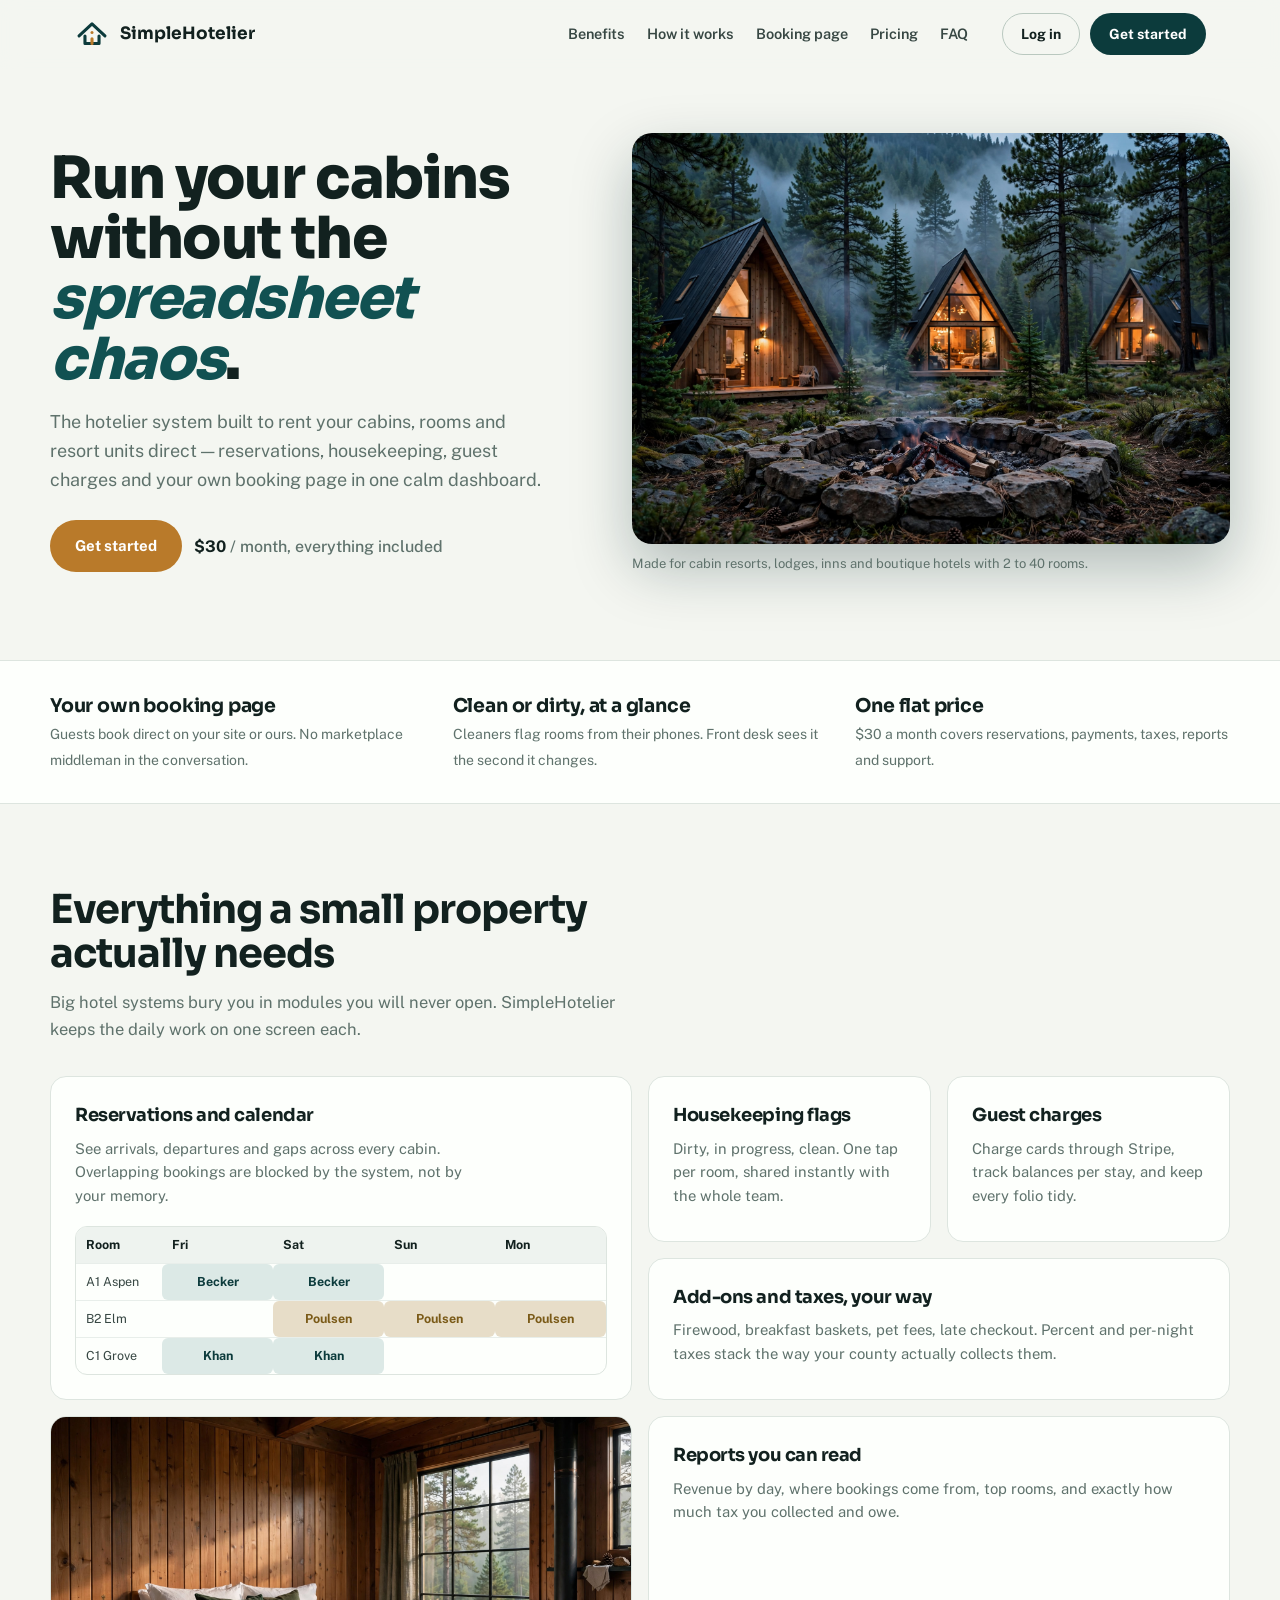
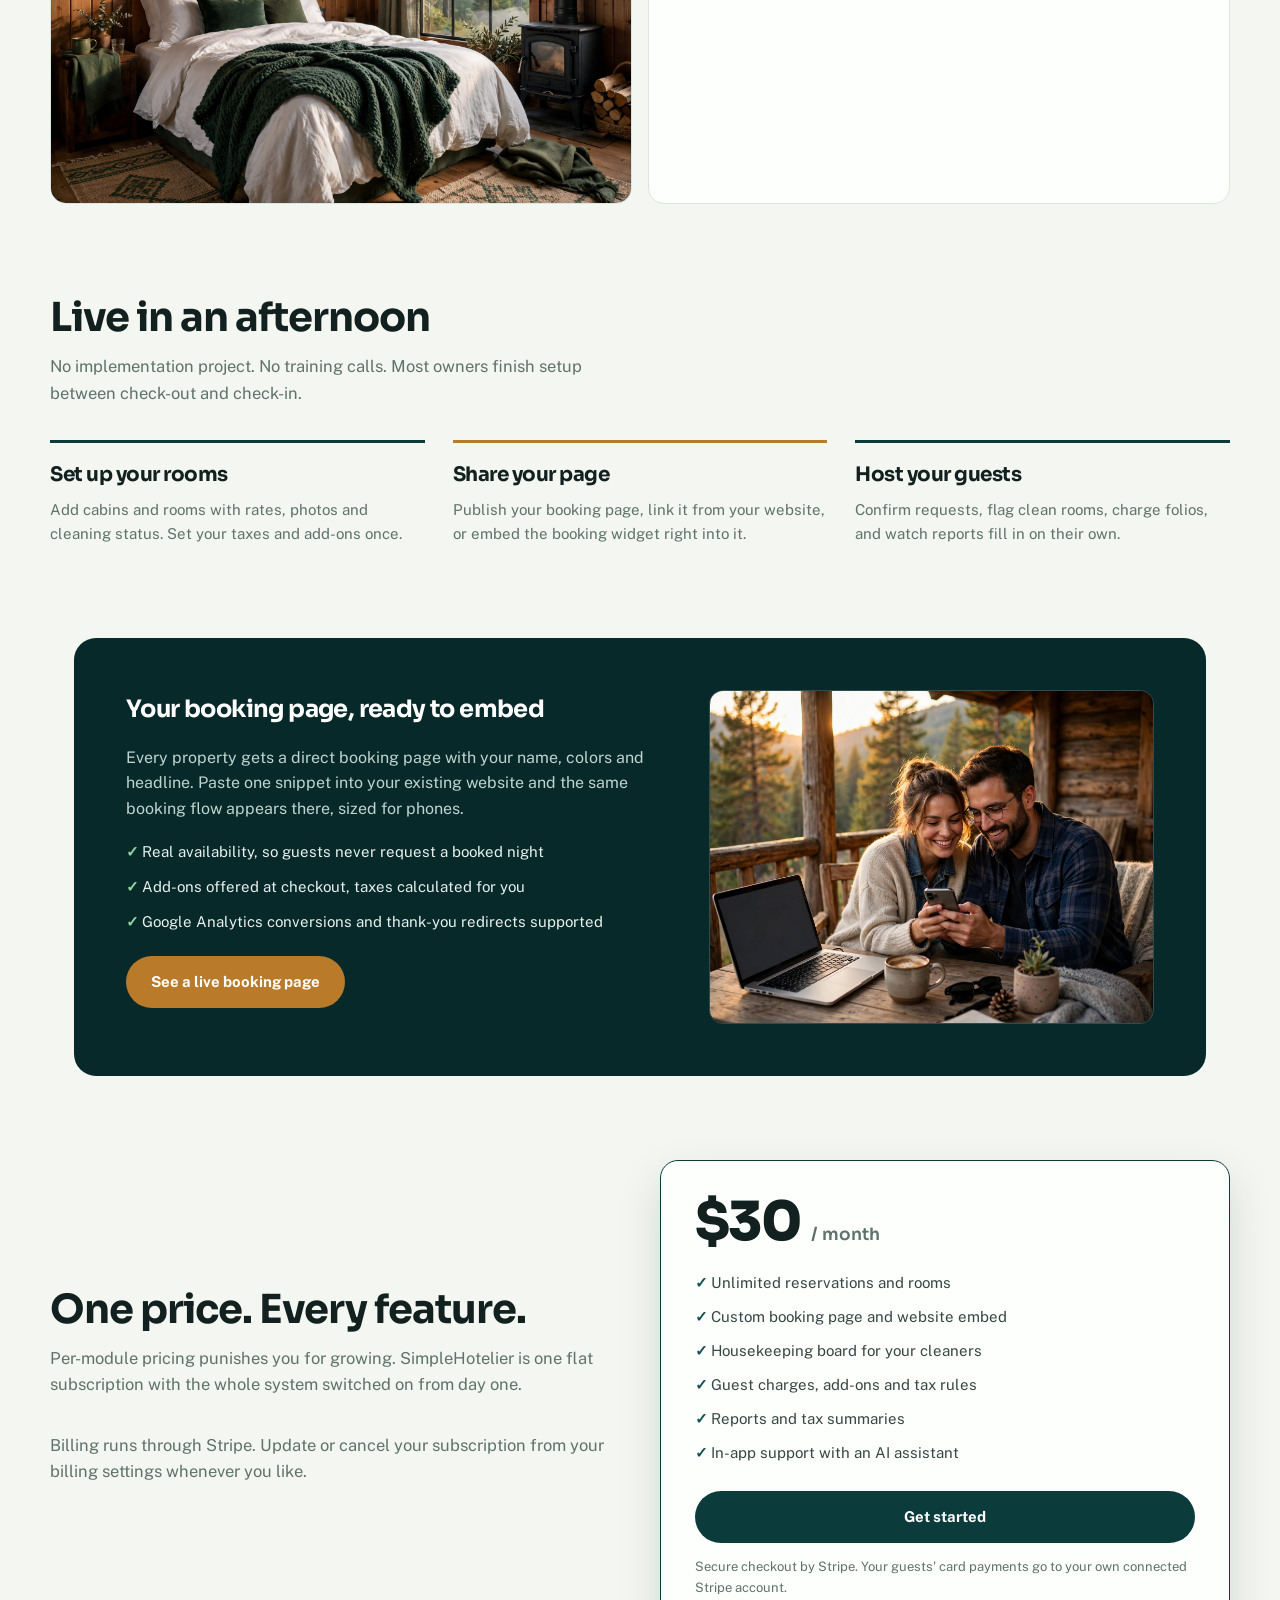
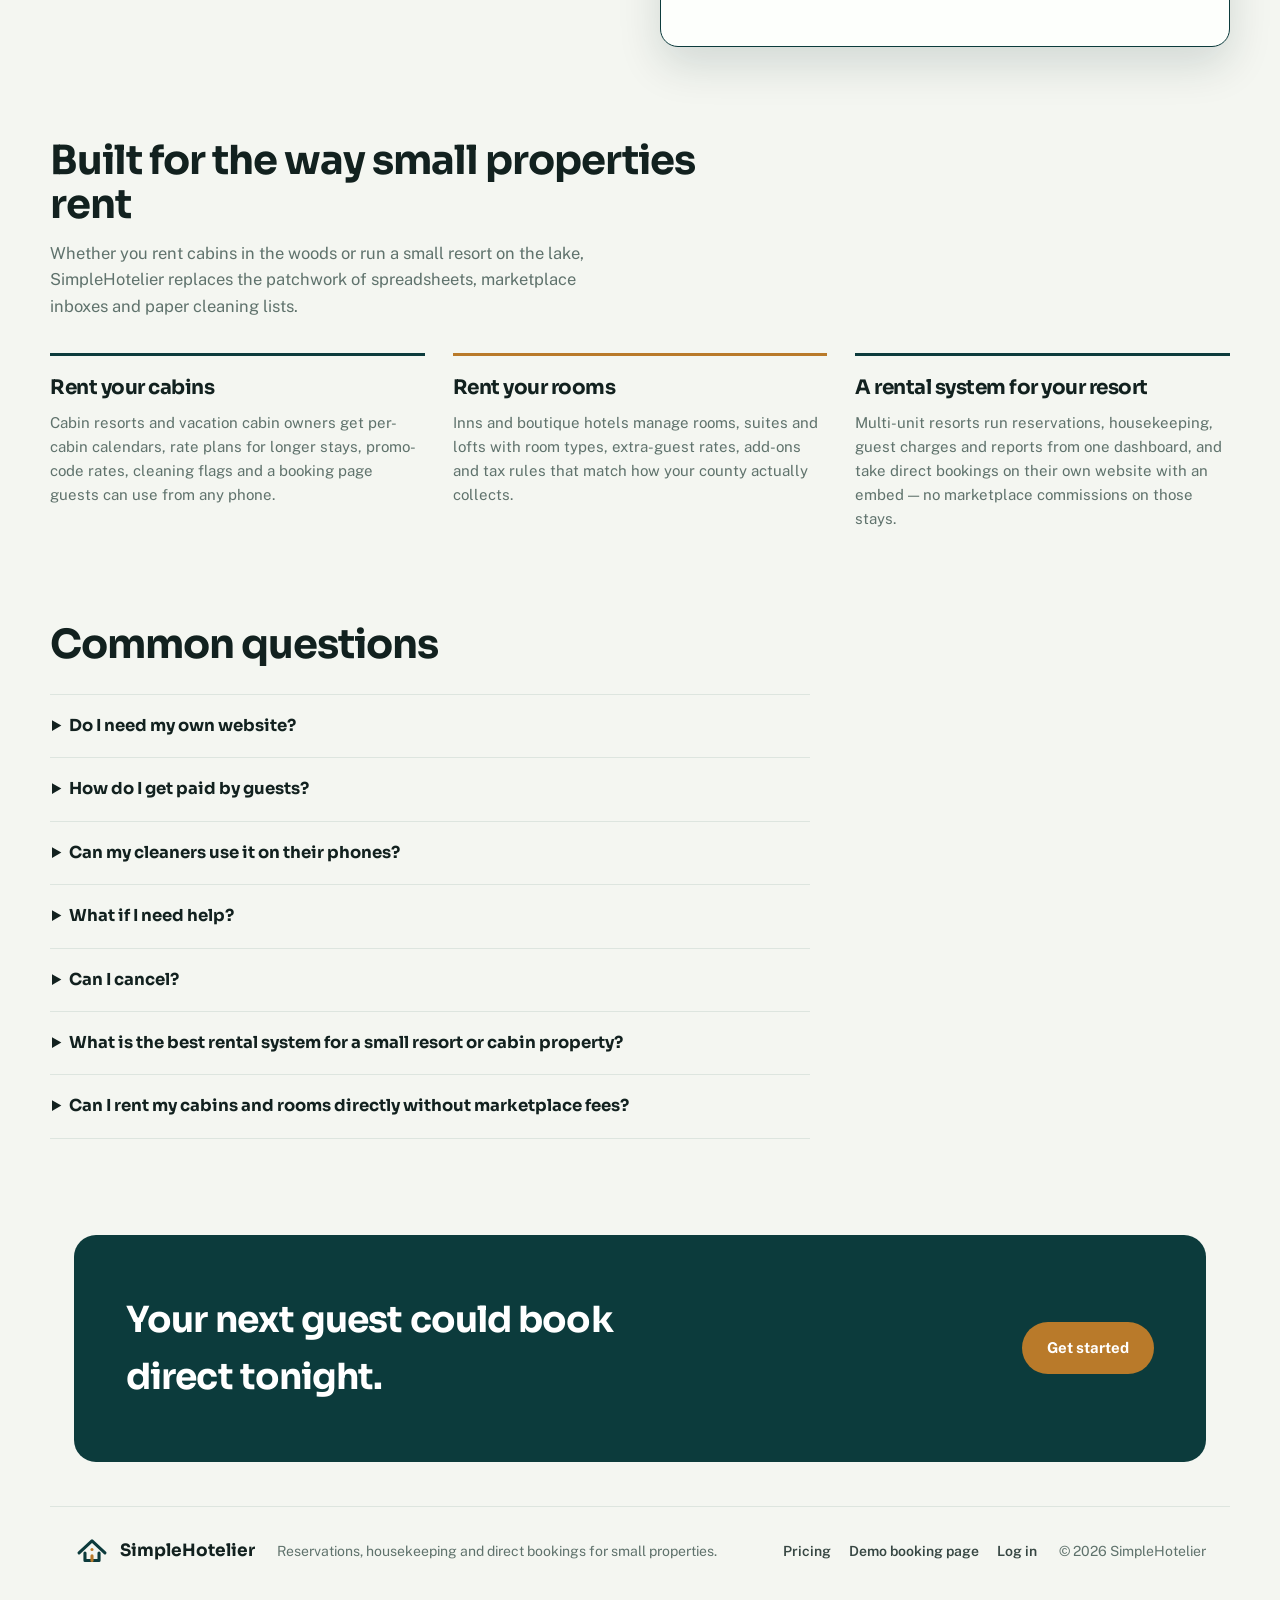
==== index.html @ 2bdd7e77 "Resolve property subdomains to their booking page" ====
<!doctype html>
<html lang="en">
<head>
<meta charset="utf-8">
<meta name="viewport" content="width=device-width, initial-scale=1">
<title>Hotelier System for Cabins, Resorts &amp; Small Hotels — Rent Your Cabins and Rooms Direct | SimpleHotelier</title>
<meta name="description" content="SimpleHotelier is the hotel management and rental system built to rent your cabins, rent your rooms and run your resort without the spreadsheets: reservations, housekeeping, guest charges, add-ons, taxes, reports and your own direct booking page. $30/month after a 30-day free trial.">
<meta name="keywords" content="hotelier system, hotel management software, cabin rental software, rent your cabins, rent your rooms, rental system for resorts, resort management system, booking system for cabins, boutique hotel software, inn management software, direct booking page, property management system for small hotels">
<meta name="robots" content="index, follow">
<link rel="canonical" href="https://simplehotelier.com/">
<meta name="theme-color" content="#0a2a2b">
<script>
/* Property subdomains ({slug}.simplehotelier.com) are booking pages, not the
   marketing site: bounce straight to that property's booking page. */
(function () {
  var h = location.hostname.toLowerCase(), suffix = ".simplehotelier.com";
  if (h.endsWith(suffix)) {
    var label = h.slice(0, -suffix.length);
    if (label && label.indexOf(".") === -1 && label !== "www" && /^[a-z0-9-]+$/.test(label)) {
      var q = new URLSearchParams(location.search);
      q.set("property", label);
      location.replace("/book.html?" + q.toString());
    }
  }
})();
</script>
<meta property="og:type" content="website">
<meta property="og:site_name" content="SimpleHotelier">
<meta property="og:url" content="https://simplehotelier.com/">
<meta property="og:title" content="SimpleHotelier — Rent Your Cabins, Rooms and Resort Units Direct">
<meta property="og:description" content="The hotelier system for cabins, resorts, lodges and boutique hotels: reservations, clean/dirty housekeeping flags, guest charges, taxes, reports and your own booking page. $30/month, 30-day free trial.">
<meta property="og:image" content="https://simplehotelier.com/assets/hero-cabins.jpg">
<meta name="twitter:card" content="summary_large_image">
<meta name="twitter:title" content="SimpleHotelier — Hotelier System for Cabins, Resorts & Small Hotels">
<meta name="twitter:description" content="Rent your cabins and rooms direct with reservations, housekeeping, guest charges and your own booking page. $30/month after a 30-day free trial.">
<meta name="twitter:image" content="https://simplehotelier.com/assets/hero-cabins.jpg">
<script type="application/ld+json">
{"@context":"https://schema.org","@type":"SoftwareApplication","name":"SimpleHotelier","applicationCategory":"BusinessApplication","operatingSystem":"Web","url":"https://simplehotelier.com/","description":"Hotel management and rental system for cabins, resorts, lodges, inns and boutique hotels. Reservations, housekeeping, guest charges, add-ons, taxes, reports and a direct booking page.","offers":{"@type":"Offer","price":"30","priceCurrency":"USD","description":"$30 per month after a 30-day free trial"},"provider":{"@type":"Organization","name":"SimpleHotelier","url":"https://simplehotelier.com/"}}
</script>
<script type="application/ld+json">
{"@context":"https://schema.org","@type":"FAQPage","mainEntity":[{"@type":"Question","name":"What is the best rental system for a small resort or cabin property?","acceptedAnswer":{"@type":"Answer","text":"SimpleHotelier is a hotelier system built specifically for small properties — cabins, resorts, lodges and boutique hotels with 2 to 40 rooms. It combines reservations, housekeeping, guest charges, taxes and a direct booking page for $30 per month."}},{"@type":"Question","name":"Can I rent my cabins and rooms directly without marketplace fees?","acceptedAnswer":{"@type":"Answer","text":"Yes. Every property gets its own booking page and a website embed, so guests book direct and pay through your own Stripe account. SimpleHotelier never holds your guest money."}},{"@type":"Question","name":"Do I need my own website?","acceptedAnswer":{"@type":"Answer","text":"No. Your booking page lives on its own address and you can share the link anywhere. If you do have a website, the embed snippet drops the same booking flow into it."}},{"@type":"Question","name":"How do I get paid by guests?","acceptedAnswer":{"@type":"Answer","text":"You connect your own Stripe account during setup. Guest payments settle to you, and SimpleHotelier never holds your money."}},{"@type":"Question","name":"Can my cleaners use it on their phones?","acceptedAnswer":{"@type":"Answer","text":"Yes. The housekeeping board is built for phones. Cleaners see only the rooms they need and flag them clean as they finish."}},{"@type":"Question","name":"Can I cancel?","acceptedAnswer":{"@type":"Answer","text":"Any time, from billing settings. Your data stays readable until the end of the paid month."}}]}
</script>
<link rel="preconnect" href="https://fonts.googleapis.com">
<link rel="preconnect" href="https://fonts.gstatic.com" crossorigin>
<link href="https://fonts.googleapis.com/css2?family=Sora:wght@600;700;800&family=Public+Sans:wght@400;500;600;700&display=swap" rel="stylesheet">
<link rel="stylesheet" href="css/landing.css">
<link rel="icon" href="assets/favicon.svg">
</head>
<body>

<header class="lnav" id="lnav">
  <div class="wrap lnav-in">
    <a class="lbrand" href="index.html"><img src="assets/logo-mark.svg" alt="SimpleHotelier logo" style="height:36px;width:36px"><strong>SimpleHotelier</strong></a>
    <button class="menu-btn" id="menuBtn" type="button" aria-label="Menu">☰</button>
    <nav id="lnavLinks">
      <a href="#benefits">Benefits</a>
      <a href="#how">How it works</a>
      <a href="#booking">Booking page</a>
      <a href="#pricing">Pricing</a>
      <a href="#faq">FAQ</a>
    </nav>
    <div class="acts">
      <a class="btn btn-line btn-sm" href="app.html#login">Log in</a>
      <a class="btn btn-main btn-sm" href="app.html#signup">Get started</a>
    </div>
  </div>
</header>

<main>
  <!-- Hero -->
  <div class="wrap hero">
    <div class="hero-grid">
      <div class="rv">
        <h1>Run your cabins without the <em>spreadsheet chaos</em>.</h1>
        <p class="sub">The hotelier system built to rent your cabins, rooms and resort units direct — reservations, housekeeping, guest charges and your own booking page in one calm dashboard.</p>
        <div class="hero-ctas">
          <a class="btn btn-brass" href="app.html#signup">Get started</a>
          <span class="hero-price">$30 <span>/ month, everything included</span></span>
        </div>
      </div>
      <div class="rv">
        <div class="hero-img"><img src="assets/hero-cabins.jpg" alt="A-frame cabins in a pine forest at dusk with warm light in the windows" fetchpriority="high"></div>
        <p class="hero-cap">Made for cabin resorts, lodges, inns and boutique hotels with 2 to 40 rooms.</p>
      </div>
    </div>
  </div>

  <!-- Outcomes -->
  <div class="strip">
    <div class="wrap strip-in">
      <div class="rv"><b>Your own booking page</b><span>Guests book direct on your site or ours. No marketplace middleman in the conversation.</span></div>
      <div class="rv"><b>Clean or dirty, at a glance</b><span>Cleaners flag rooms from their phones. Front desk sees it the second it changes.</span></div>
      <div class="rv"><b>One flat price</b><span>$30 a month covers reservations, payments, taxes, reports and support.</span></div>
    </div>
  </div>

  <!-- Benefits -->
  <section class="blk wrap" id="benefits">
    <h2 class="rv">Everything a small property actually needs</h2>
    <p class="lede rv">Big hotel systems bury you in modules you will never open. SimpleHotelier keeps the daily work on one screen each.</p>
    <div class="bento">
      <article class="cell big rv">
        <h3>Reservations and calendar</h3>
        <p>See arrivals, departures and gaps across every cabin. Overlapping bookings are blocked by the system, not by your memory.</p>
        <div class="mini-cal" aria-hidden="true">
          <div class="r"><div>Room</div><div>Fri</div><div>Sat</div><div>Sun</div><div>Mon</div></div>
          <div class="r"><div>A1 Aspen</div><div class="stay">Becker</div><div class="stay">Becker</div><div></div><div></div></div>
          <div class="r"><div>B2 Elm</div><div></div><div class="stay alt">Poulsen</div><div class="stay alt">Poulsen</div><div class="stay alt">Poulsen</div></div>
          <div class="r"><div>C1 Grove</div><div class="stay">Khan</div><div class="stay">Khan</div><div></div><div></div></div>
        </div>
      </article>
      <article class="cell rv">
        <h3>Housekeeping flags</h3>
        <p>Dirty, in progress, clean. One tap per room, shared instantly with the whole team.</p>
      </article>
      <article class="cell rv">
        <h3>Guest charges</h3>
        <p>Charge cards through Stripe, track balances per stay, and keep every folio tidy.</p>
      </article>
      <article class="cell wide rv">
        <h3>Add-ons and taxes, your way</h3>
        <p>Firewood, breakfast baskets, pet fees, late checkout. Percent and per-night taxes stack the way your county actually collects them.</p>
      </article>
      <article class="cell img rv"><img src="assets/cabin-interior.jpg" alt="Cabin bedroom with wood walls, white linen and a wood stove by the window" loading="lazy"></article>
      <article class="cell wide rv">
        <h3>Reports you can read</h3>
        <p>Revenue by day, where bookings come from, top rooms, and exactly how much tax you collected and owe.</p>
      </article>
    </div>
  </section>

  <!-- How -->
  <section class="blk wrap" id="how">
    <h2 class="rv">Live in an afternoon</h2>
    <p class="lede rv">No implementation project. No training calls. Most owners finish setup between check-out and check-in.</p>
    <div class="how">
      <article class="rv"><h3>Set up your rooms</h3><p>Add cabins and rooms with rates, photos and cleaning status. Set your taxes and add-ons once.</p></article>
      <article class="rv"><h3>Share your page</h3><p>Publish your booking page, link it from your website, or embed the booking widget right into it.</p></article>
      <article class="rv"><h3>Host your guests</h3><p>Confirm requests, flag clean rooms, charge folios, and watch reports fill in on their own.</p></article>
    </div>
  </section>

  <!-- Booking panel -->
  <section class="wrap" id="booking">
    <div class="panel rv">
      <div>
        <h2>Your booking page, ready to embed</h2>
        <p>Every property gets a direct booking page with your name, colors and headline. Paste one snippet into your existing website and the same booking flow appears there, sized for phones.</p>
        <ul>
          <li>Real availability, so guests never request a booked night</li>
          <li>Add-ons offered at checkout, taxes calculated for you</li>
          <li>Google Analytics conversions and thank-you redirects supported</li>
        </ul>
        <p style="margin-top:22px"><a class="btn btn-brass" href="book.html?property=pinecrest" target="_blank" rel="noopener">See a live booking page</a></p>
      </div>
      <div class="shot"><img src="assets/booking-porch.jpg" alt="Couple on a cabin porch checking a phone together at golden hour" loading="lazy"></div>
    </div>
  </section>

  <!-- Pricing -->
  <section class="blk wrap" id="pricing">
    <div class="price-wrap">
      <div class="rv">
        <h2>One price. Every feature.</h2>
        <p class="lede">Per-module pricing punishes you for growing. SimpleHotelier is one flat subscription with the whole system switched on from day one.</p>
        <p class="lede" style="margin-top:0">Billing runs through Stripe. Update or cancel your subscription from your billing settings whenever you like.</p>
      </div>
      <div class="price-card rv">
        <div class="amt">$30 <span>/ month</span></div>
        <ul>
          <li>Unlimited reservations and rooms</li>
          <li>Custom booking page and website embed</li>
          <li>Housekeeping board for your cleaners</li>
          <li>Guest charges, add-ons and tax rules</li>
          <li>Reports and tax summaries</li>
          <li>In-app support with an AI assistant</li>
        </ul>
        <a class="btn btn-main" href="app.html#signup" style="width:100%">Get started</a>
        <p class="price-note">Secure checkout by Stripe. Your guests' card payments go to your own connected Stripe account.</p>
      </div>
    </div>
  </section>

  <!-- Who it's for (search-friendly use cases) -->
  <section class="blk wrap" id="who">
    <h2 class="rv">Built for the way small properties rent</h2>
    <p class="lede rv">Whether you rent cabins in the woods or run a small resort on the lake, SimpleHotelier replaces the patchwork of spreadsheets, marketplace inboxes and paper cleaning lists.</p>
    <div class="how">
      <article class="rv"><h3>Rent your cabins</h3><p>Cabin resorts and vacation cabin owners get per-cabin calendars, rate plans for longer stays, promo-code rates, cleaning flags and a booking page guests can use from any phone.</p></article>
      <article class="rv"><h3>Rent your rooms</h3><p>Inns and boutique hotels manage rooms, suites and lofts with room types, extra-guest rates, add-ons and tax rules that match how your county actually collects.</p></article>
      <article class="rv"><h3>A rental system for your resort</h3><p>Multi-unit resorts run reservations, housekeeping, guest charges and reports from one dashboard, and take direct bookings on their own website with an embed — no marketplace commissions on those stays.</p></article>
    </div>
  </section>

  <!-- FAQ -->
  <section class="blk wrap" id="faq">
    <h2 class="rv" style="margin-bottom:26px">Common questions</h2>
    <div class="faq rv">
      <details><summary>Do I need my own website?</summary><p>No. Your booking page lives on its own address and you can share the link anywhere. If you do have a website, the embed snippet drops the same booking flow into it.</p></details>
      <details><summary>How do I get paid by guests?</summary><p>You connect your own Stripe account during setup. Guest payments settle to you, and SimpleHotelier never holds your money.</p></details>
      <details><summary>Can my cleaners use it on their phones?</summary><p>Yes. The housekeeping board is built for phones. Cleaners see only the rooms they need and flag them clean as they finish.</p></details>
      <details><summary>What if I need help?</summary><p>Open Support inside the app. The AI assistant answers how-to questions instantly, and anything it cannot solve becomes a support case our team can see and reply to.</p></details>
      <details><summary>Can I cancel?</summary><p>Any time, from billing settings. Your data stays readable until the end of the paid month.</p></details>
      <details><summary>What is the best rental system for a small resort or cabin property?</summary><p>One built for small properties instead of shrunk down from a big-hotel system. SimpleHotelier covers reservations, housekeeping, guest charges, taxes and direct bookings for cabins, resorts, lodges and boutique hotels at one flat $30 per month.</p></details>
      <details><summary>Can I rent my cabins and rooms directly without marketplace fees?</summary><p>Yes. Your booking page and website embed take direct bookings, and guests pay through your own Stripe account. Marketplace stays can still be managed alongside in the same calendar.</p></details>
    </div>
  </section>

  <!-- Final -->
  <div class="wrap">
    <div class="final rv">
      <h2>Your next guest could book direct tonight.</h2>
      <a class="btn btn-brass" href="app.html#signup">Get started</a>
    </div>
  </div>
</main>

<footer>
  <div class="wrap foot-in">
    <a class="lbrand" href="index.html"><img src="assets/logo-mark.svg" alt="SimpleHotelier logo" style="height:36px;width:36px"><strong>SimpleHotelier</strong></a>
    <span>Reservations, housekeeping and direct bookings for small properties.</span>
    <nav>
      <a href="#pricing">Pricing</a>
      <a href="book.html?property=pinecrest">Demo booking page</a>
      <a href="app.html#login">Log in</a>
    </nav>
    <span>© <span id="yr">2026</span> SimpleHotelier</span>
  </div>
</footer>

<script src="js/landing.js"></script>
</body>
</html>
---- css/landing.css ----
/* SimpleHotelier — marketing landing (Forest: deep pine, bone, brass) */
:root {
  --pine: #0c3b3c; --pine-2: #115152; --pine-deep: #08292a;
  --bone: #f4f6f1; --paper: #fdfffc; --ink: #12211f; --ink-2: #374743; --muted: #5f726c;
  --line: #dde5df; --brass: #b97a2a; --brass-dark: #9a631f;
  --font-d: "Sora", "Segoe UI", sans-serif; --font-b: "Public Sans", "Segoe UI", sans-serif;
}
* { box-sizing: border-box; }
html { scroll-behavior: smooth; }
body { margin: 0; font-family: var(--font-b); background: var(--bone); color: var(--ink-2); font-size: 16px; line-height: 1.6; }
h1, h2, h3 { font-family: var(--font-d); color: var(--ink); letter-spacing: -.025em; margin: 0; }
img { max-width: 100%; display: block; }
a { color: var(--pine-2); }
.wrap { max-width: 1180px; margin: 0 auto; padding: 0 24px; }

/* Nav */
.lnav { position: sticky; top: 0; z-index: 50; background: rgb(244 246 241 / 92%); backdrop-filter: blur(10px); border-bottom: 1px solid transparent; }
.lnav.scrolled { border-bottom-color: var(--line); }
.lnav-in { display: flex; align-items: center; gap: 26px; height: 68px; }
.lbrand { display: flex; align-items: center; gap: 10px; text-decoration: none; }
.lbrand .mk { width: 36px; height: 36px; border-radius: 11px; background: var(--pine); color: #fff; display: grid; place-items: center; font-family: var(--font-d); font-weight: 800; font-size: 18px; }
.lbrand strong { font-family: var(--font-d); color: var(--ink); font-size: 17px; }
.lnav nav { display: flex; gap: 22px; margin-left: auto; }
.lnav nav a { color: var(--ink-2); text-decoration: none; font-weight: 600; font-size: 14.5px; }
.lnav nav a:hover { color: var(--pine); }
.lnav .acts { display: flex; gap: 10px; align-items: center; margin-left: 8px; }
.btn { display: inline-flex; align-items: center; justify-content: center; gap: 8px; font: inherit; font-weight: 700; font-size: 15px; text-decoration: none; border-radius: 999px; padding: 13px 24px; border: 1.5px solid transparent; cursor: pointer; white-space: nowrap; transition: transform .08s, background .15s, border-color .15s; }
.btn:active { transform: translateY(1px); }
.btn-main { background: var(--pine); color: #fff; }
.btn-main:hover { background: var(--pine-2); }
.btn-brass { background: var(--brass); color: #fff; }
.btn-brass:hover { background: var(--brass-dark); }
.btn-line { background: transparent; border-color: #b9c8bf; color: var(--ink); }
.btn-line:hover { border-color: var(--pine); }
.btn-sm { padding: 9px 18px; font-size: 14px; }
.menu-btn { display: none; margin-left: auto; background: none; border: 1px solid var(--line); border-radius: 10px; width: 42px; height: 42px; font-size: 19px; cursor: pointer; color: var(--ink); }

/* Hero */
.hero { padding: 64px 0 72px; }
.hero-grid { display: grid; grid-template-columns: 1fr 1.12fr; gap: 48px; align-items: center; }
.hero h1 { font-size: clamp(38px, 4.6vw, 58px); line-height: 1.04; font-weight: 800; }
.hero h1 em { font-style: italic; color: var(--pine-2); }
.hero .sub { font-size: 18px; color: var(--muted); max-width: 46ch; margin: 18px 0 26px; }
.hero-ctas { display: flex; gap: 12px; flex-wrap: wrap; align-items: center; }
.hero-price { font-weight: 700; color: var(--ink); }
.hero-price span { color: var(--muted); font-weight: 500; }
.hero-img { border-radius: 20px; overflow: hidden; box-shadow: 0 24px 60px rgb(8 41 42 / 28%); }
.hero-img img { width: 100%; height: 100%; object-fit: cover; aspect-ratio: 16 / 11; }
.hero-cap { font-size: 13px; color: var(--muted); margin-top: 10px; }

/* Outcome strip */
.strip { border-top: 1px solid var(--line); border-bottom: 1px solid var(--line); background: var(--paper); }
.strip-in { display: grid; grid-template-columns: repeat(3, 1fr); gap: 28px; padding: 30px 0; }
.strip b { display: block; font-family: var(--font-d); color: var(--ink); font-size: 19px; letter-spacing: -.01em; }
.strip span { font-size: 14px; color: var(--muted); }

/* Sections */
section.blk { padding: 84px 0 8px; }
.blk h2 { font-size: clamp(28px, 3.4vw, 40px); line-height: 1.12; max-width: 22ch; }
.blk .lede { color: var(--muted); max-width: 58ch; margin: 12px 0 34px; font-size: 16.5px; }

/* Bento */
.bento { display: grid; grid-template-columns: repeat(4, 1fr); gap: 16px; }
.cell { background: var(--paper); border: 1px solid var(--line); border-radius: 16px; padding: 24px; }
.cell h3 { font-size: 18px; margin-bottom: 7px; }
.cell p { margin: 0; font-size: 14.8px; color: var(--muted); }
.cell.big { grid-column: span 2; grid-row: span 2; display: flex; flex-direction: column; }
.cell.big p { max-width: 44ch; }
.cell.wide { grid-column: span 2; }
.cell.img { padding: 0; overflow: hidden; grid-column: span 2; }
.cell.img img { width: 100%; height: 100%; object-fit: cover; min-height: 230px; }
.mini-cal { margin-top: 18px; border: 1px solid var(--line); border-radius: 12px; overflow: hidden; font-size: 12.5px; }
.mini-cal .r { display: grid; grid-template-columns: 86px repeat(4, 1fr); border-top: 1px solid #e8eeea; }
.mini-cal .r:first-child { border-top: 0; background: #eef3ef; font-weight: 700; color: var(--ink); }
.mini-cal .r > div { padding: 8px 10px; }
.mini-cal .stay { background: #dce9e6; border-radius: 6px; font-weight: 700; color: var(--pine); text-align: center; }
.mini-cal .stay.alt { background: #e7ddc8; color: #7a5a17; }

/* How */
.how { display: grid; grid-template-columns: repeat(3, 1fr); gap: 28px; }
.how article { border-top: 3px solid var(--pine); padding-top: 16px; }
.how article:nth-child(2) { border-top-color: var(--brass); }
.how h3 { font-size: 20px; margin-bottom: 7px; }
.how p { margin: 0; color: var(--muted); font-size: 15px; }

/* Dark panel */
.panel { background: var(--pine-deep); border-radius: 22px; padding: 52px; display: grid; grid-template-columns: 1.1fr .9fr; gap: 40px; align-items: center; margin-top: 84px; }
.panel h2 { color: #fff; }
.panel p { color: #bfd4cf; }
.panel ul { list-style: none; margin: 18px 0 0; padding: 0; display: flex; flex-direction: column; gap: 11px; color: #e6f0ed; font-size: 15px; }
.panel ul li::before { content: "✓ "; color: #8fd6a4; font-weight: 800; }
.panel .shot { border-radius: 14px; overflow: hidden; border: 1px solid rgb(255 255 255 / 16%); }
.panel .shot img { width: 100%; height: 100%; object-fit: cover; aspect-ratio: 4 / 3; }

/* Pricing */
.price-wrap { display: grid; grid-template-columns: 1fr 1fr; gap: 40px; align-items: center; }
.price-card { background: var(--paper); border: 1.5px solid var(--pine); border-radius: 18px; padding: 34px; box-shadow: 0 18px 44px rgb(8 41 42 / 14%); }
.price-card .amt { font-family: var(--font-d); font-size: 54px; font-weight: 800; color: var(--ink); letter-spacing: -.03em; line-height: 1; }
.price-card .amt span { font-size: 17px; font-weight: 600; color: var(--muted); letter-spacing: 0; }
.price-card ul { list-style: none; padding: 0; margin: 22px 0 26px; display: flex; flex-direction: column; gap: 10px; font-size: 15px; }
.price-card ul li::before { content: "✓ "; color: var(--pine-2); font-weight: 800; }
.price-note { font-size: 13px; color: var(--muted); margin-top: 14px; }

/* FAQ */
.faq { max-width: 760px; }
.faq details { border-top: 1px solid var(--line); padding: 18px 2px; }
.faq details:last-child { border-bottom: 1px solid var(--line); }
.faq summary { font-family: var(--font-d); font-weight: 700; color: var(--ink); cursor: pointer; font-size: 16.5px; }
.faq p { color: var(--muted); margin: 9px 0 2px; max-width: 62ch; }

/* Final + footer */
.final { margin: 88px 0 0; background: var(--pine); border-radius: 22px; padding: 56px 52px; text-align: left; display: flex; gap: 30px; align-items: center; flex-wrap: wrap; }
.final h2 { color: #fff; font-size: clamp(26px, 3vw, 36px); max-width: 20ch; }
.final .btn { margin-left: auto; }
footer { padding: 44px 0 54px; color: var(--muted); font-size: 14px; }
.foot-in { display: flex; gap: 22px; flex-wrap: wrap; align-items: center; border-top: 1px solid var(--line); padding-top: 26px; }
.foot-in nav { display: flex; gap: 18px; margin-left: auto; }
.foot-in a { color: var(--ink-2); text-decoration: none; font-weight: 600; }

/* Reveal (IntersectionObserver in js/landing.js) */
.rv { opacity: 0; transform: translateY(18px); transition: opacity .6s ease, transform .6s ease; }
.rv.in { opacity: 1; transform: none; }

@media (max-width: 960px) {
  .hero-grid, .price-wrap, .panel { grid-template-columns: 1fr; }
  .bento { grid-template-columns: 1fr 1fr; }
  .cell.big, .cell.wide, .cell.img { grid-column: span 2; }
  .strip-in, .how { grid-template-columns: 1fr; gap: 18px; }
  .panel, .final { padding: 34px 24px; }
  .final .btn { margin-left: 0; }
}
@media (max-width: 700px) {
  .lnav nav { display: none; position: absolute; top: 68px; left: 0; right: 0; background: var(--paper); flex-direction: column; padding: 14px 24px 20px; border-bottom: 1px solid var(--line); gap: 14px; }
  .lnav nav.open { display: flex; }
  .lnav .acts .btn-line { display: none; }
  .menu-btn { display: block; }
  .hero { padding: 40px 0 52px; }
  .bento { grid-template-columns: 1fr; }
  .cell.big, .cell.wide, .cell.img { grid-column: span 1; }
  section.blk { padding: 60px 0 4px; }
}
@media (prefers-reduced-motion: reduce) {
  html { scroll-behavior: auto; }
  .rv { opacity: 1; transform: none; transition: none; }
  *, *::before, *::after { transition-duration: .01ms !important; animation-duration: .01ms !important; }
}
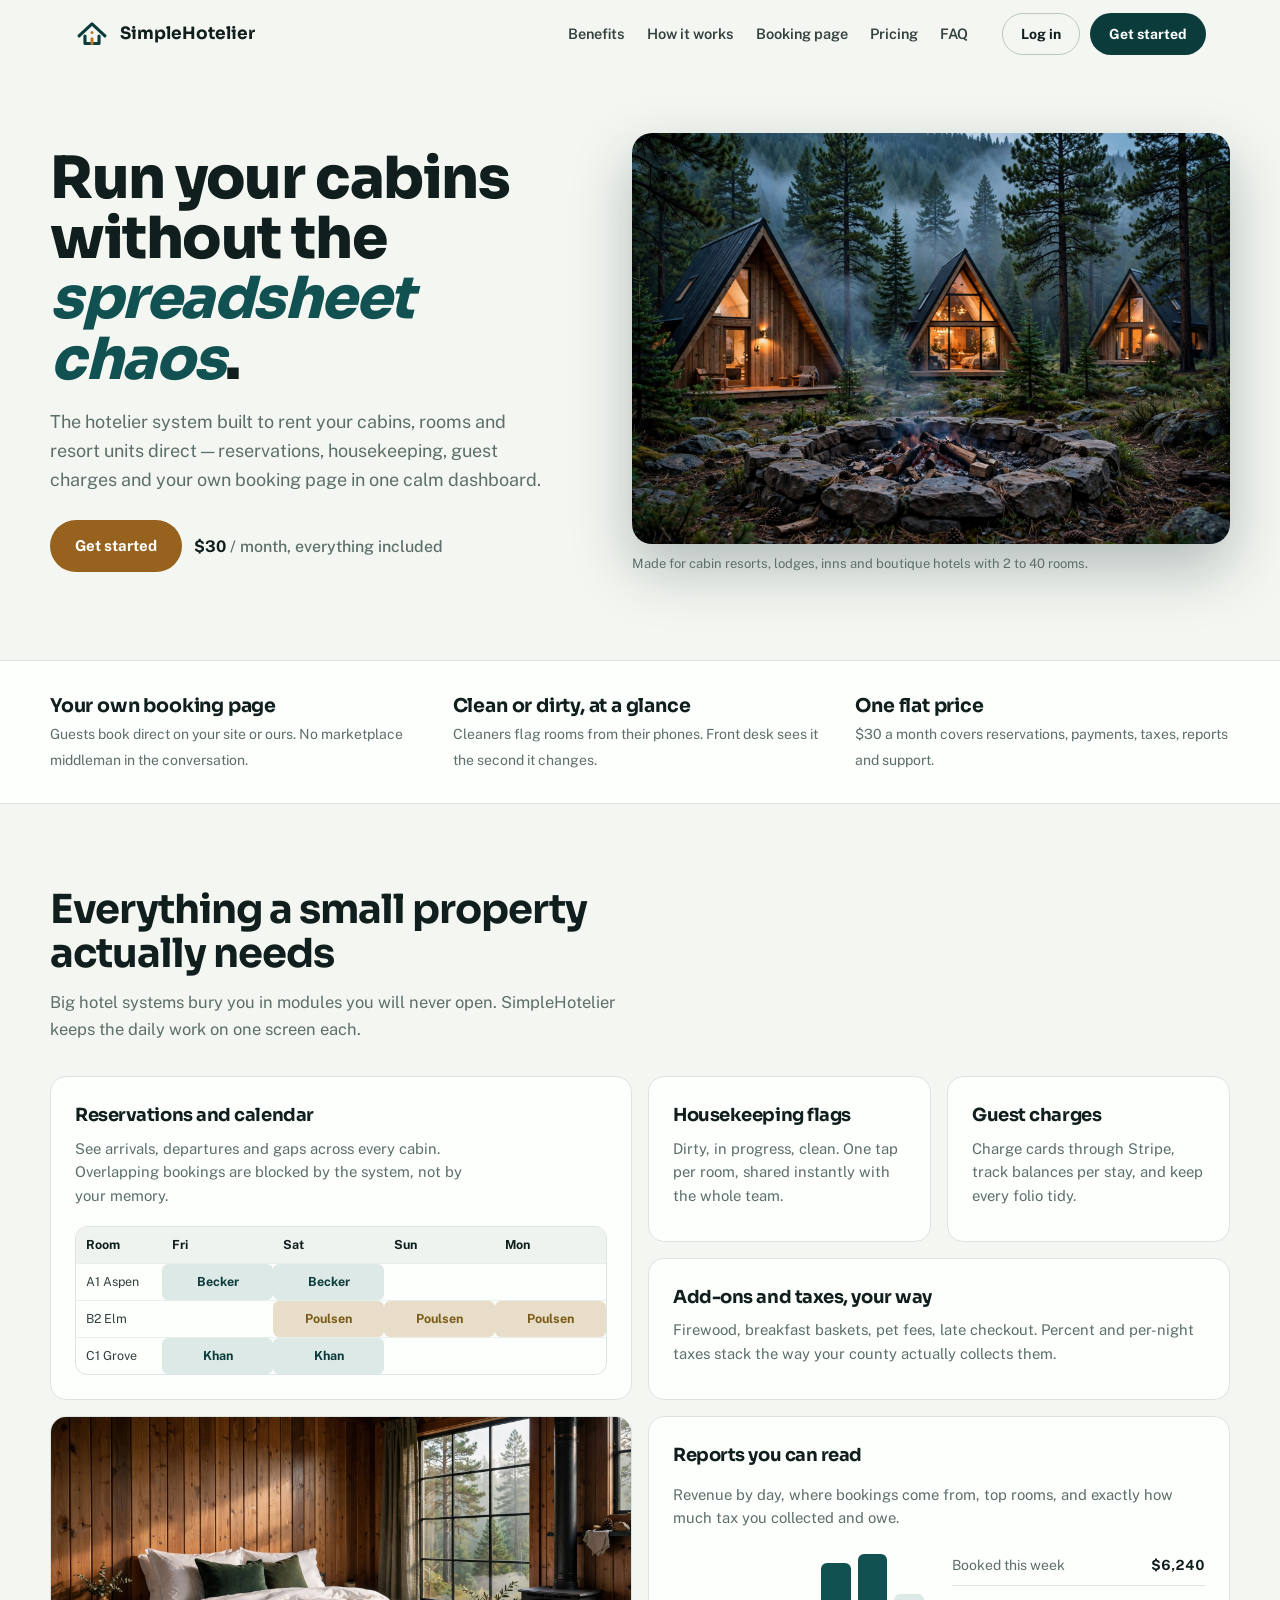
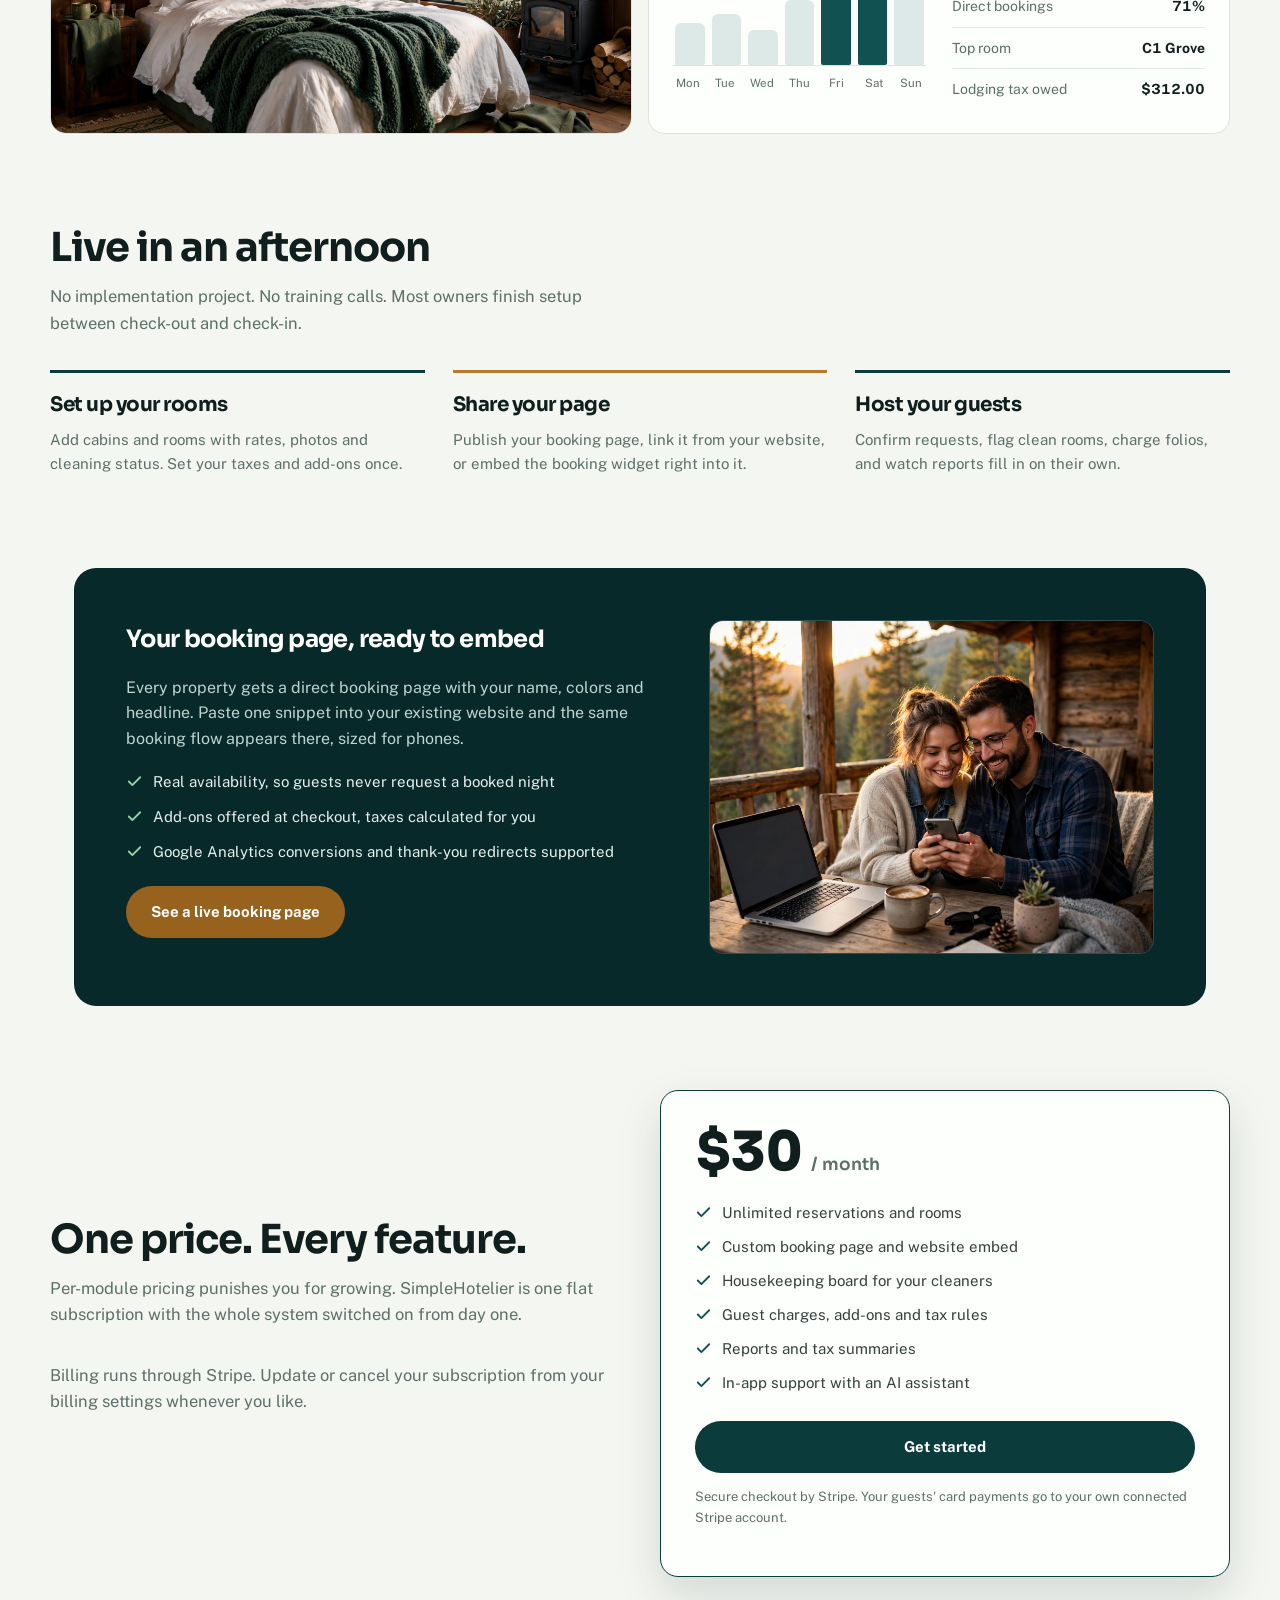
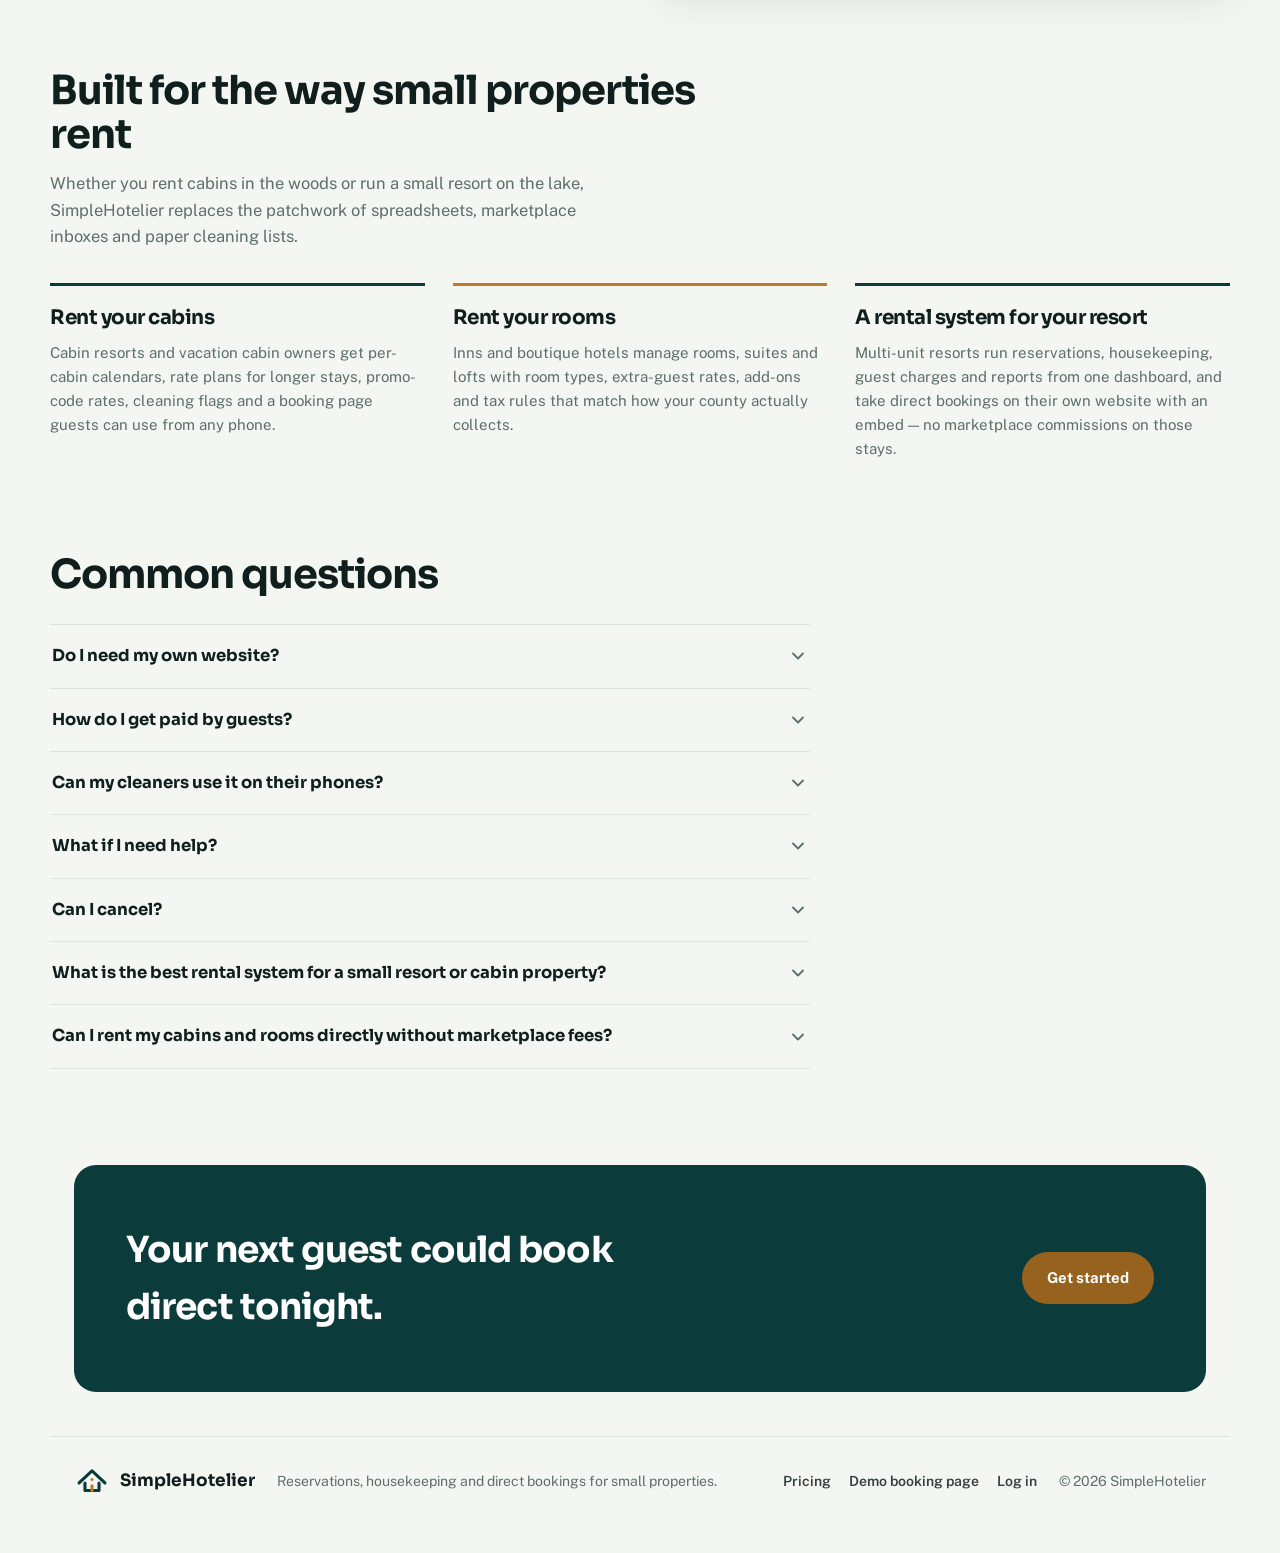
==== commit 9e819a84: "Design pass: shared palette, dashboard fixes, landing polish - css/tokens.css: one pine/bone/brass p" ====
--- a/index.html
+++ b/index.html
@@ -9,21 +9,7 @@
 <meta name="robots" content="index, follow">
 <link rel="canonical" href="https://simplehotelier.com/">
 <meta name="theme-color" content="#0a2a2b">
-<script>
-/* Property subdomains ({slug}.simplehotelier.com) are booking pages, not the
-   marketing site: bounce straight to that property's booking page. */
-(function () {
-  var h = location.hostname.toLowerCase(), suffix = ".simplehotelier.com";
-  if (h.endsWith(suffix)) {
-    var label = h.slice(0, -suffix.length);
-    if (label && label.indexOf(".") === -1 && label !== "www" && /^[a-z0-9-]+$/.test(label)) {
-      var q = new URLSearchParams(location.search);
-      q.set("property", label);
-      location.replace("/book.html?" + q.toString());
-    }
-  }
-})();
-</script>
+<script src="js/subdomain-redirect.js"></script>
 <meta property="og:type" content="website">
 <meta property="og:site_name" content="SimpleHotelier">
 <meta property="og:url" content="https://simplehotelier.com/">
@@ -43,6 +29,7 @@
 <link rel="preconnect" href="https://fonts.googleapis.com">
 <link rel="preconnect" href="https://fonts.gstatic.com" crossorigin>
 <link href="https://fonts.googleapis.com/css2?family=Sora:wght@600;700;800&family=Public+Sans:wght@400;500;600;700&display=swap" rel="stylesheet">
+<link rel="stylesheet" href="css/tokens.css">
 <link rel="stylesheet" href="css/landing.css">
 <link rel="icon" href="assets/favicon.svg">
 </head>
@@ -122,9 +109,21 @@
         <p>Firewood, breakfast baskets, pet fees, late checkout. Percent and per-night taxes stack the way your county actually collects them.</p>
       </article>
       <article class="cell img rv"><img src="assets/cabin-interior.jpg" alt="Cabin bedroom with wood walls, white linen and a wood stove by the window" loading="lazy"></article>
-      <article class="cell wide rv">
+      <article class="cell wide report rv">
         <h3>Reports you can read</h3>
         <p>Revenue by day, where bookings come from, top rooms, and exactly how much tax you collected and owe.</p>
+        <div class="mini-rep" aria-hidden="true">
+          <div class="bars"><i></i><i></i><i></i><i></i><i></i><i></i><i></i></div>
+          <div class="days"><span>Mon</span><span>Tue</span><span>Wed</span><span>Thu</span><span>Fri</span><span>Sat</span><span>Sun</span></div>
+        </div>
+        <div class="mini-rep" aria-hidden="true">
+          <dl>
+            <div><dt>Booked this week</dt><dd>$6,240</dd></div>
+            <div><dt>Direct bookings</dt><dd>71%</dd></div>
+            <div><dt>Top room</dt><dd>C1 Grove</dd></div>
+            <div><dt>Lodging tax owed</dt><dd>$312.00</dd></div>
+          </dl>
+        </div>
       </article>
     </div>
   </section>
--- a/css/tokens.css
+++ b/css/tokens.css
@@ -0,0 +1,41 @@
+/* SimpleHotelier — platform palette and type, shared by the dashboard
+   (css/app.css) and the marketing site (css/landing.css), so the two stay
+   one brand: deep pine, bone, brass. Guest booking pages use per-property
+   themes instead (js/booking-theme.js, css/book.css). */
+:root {
+  /* Pine: brand surfaces, primary actions, the dashboard sidebar. */
+  --sh-pine-950: #08292a;
+  --sh-pine-900: #0a2a2b;
+  --sh-pine-800: #0c3b3c;
+  --sh-pine-700: #115152;
+  --sh-pine-600: #1a6465;
+  --sh-pine-100: #dce9e6;
+
+  /* Brass: the accent. 600 carries white text (4.9:1); 500 is decorative only. */
+  --sh-brass-500: #b97a2a;
+  --sh-brass-600: #96621e;
+  --sh-brass-700: #7d5118;
+  --sh-brass-100: #f7ecda;
+
+  /* Ink: text on light surfaces. */
+  --sh-ink-900: #101f1e;
+  --sh-ink-700: #33413f;
+  --sh-ink-500: #5d6f6b;
+  --sh-ink-400: #5f7a73;
+
+  /* Surfaces and lines. Bone is the marketing canvas; the app canvas is a
+     touch deeper so white cards separate on long working sessions. */
+  --sh-bone: #f4f6f1;
+  --sh-canvas: #edf0ee;
+  --sh-paper: #fdfffc;
+  --sh-surface-2: #f6f8f7;
+  --sh-surface-3: #e9efed;
+  --sh-line: #dbe4e1;
+  --sh-line-soft: #e8eeec;
+
+  --sh-font-display: "Sora", "Segoe UI", system-ui, sans-serif;
+  --sh-font-body: "Public Sans", "Segoe UI", system-ui, sans-serif;
+  --sh-font-mono: "IBM Plex Mono", ui-monospace, monospace;
+}
+
+::selection { background: color-mix(in srgb, var(--sh-pine-600) 24%, transparent); color: var(--sh-ink-900); }
--- a/css/landing.css
+++ b/css/landing.css
@@ -1,9 +1,14 @@
-/* SimpleHotelier — marketing landing (Forest: deep pine, bone, brass) */
+/* SimpleHotelier — marketing landing (Forest: deep pine, bone, brass).
+   Palette and type come from css/tokens.css, shared with the dashboard. */
 :root {
-  --pine: #0c3b3c; --pine-2: #115152; --pine-deep: #08292a;
-  --bone: #f4f6f1; --paper: #fdfffc; --ink: #12211f; --ink-2: #374743; --muted: #5f726c;
-  --line: #dde5df; --brass: #b97a2a; --brass-dark: #9a631f;
-  --font-d: "Sora", "Segoe UI", sans-serif; --font-b: "Public Sans", "Segoe UI", sans-serif;
+  --pine: var(--sh-pine-800); --pine-2: var(--sh-pine-700); --pine-deep: var(--sh-pine-950);
+  --bone: var(--sh-bone); --paper: var(--sh-paper); --ink: var(--sh-ink-900); --ink-2: var(--sh-ink-700); --muted: var(--sh-ink-500);
+  --line: var(--sh-line);
+  /* Brass buttons carry white text, so they use the darker 600 (4.9:1). */
+  --brass: var(--sh-brass-600); --brass-dark: var(--sh-brass-700); --brass-light: var(--sh-brass-500);
+  --font-d: var(--sh-font-display); --font-b: var(--sh-font-body);
+  --check: url("data:image/svg+xml,%3Csvg xmlns='http://www.w3.org/2000/svg' viewBox='0 0 24 24' fill='none' stroke='black' stroke-width='2.6' stroke-linecap='round' stroke-linejoin='round'%3E%3Cpath d='M20 6 9 17l-5-5'/%3E%3C/svg%3E");
+  --chevron: url("data:image/svg+xml,%3Csvg xmlns='http://www.w3.org/2000/svg' viewBox='0 0 24 24' fill='none' stroke='black' stroke-width='2.2' stroke-linecap='round' stroke-linejoin='round'%3E%3Cpath d='m6 9 6 6 6-6'/%3E%3C/svg%3E");
 }
 * { box-sizing: border-box; }
 html { scroll-behavior: smooth; }
@@ -67,19 +72,36 @@
 .cell.big { grid-column: span 2; grid-row: span 2; display: flex; flex-direction: column; }
 .cell.big p { max-width: 44ch; }
 .cell.wide { grid-column: span 2; }
-.cell.img { padding: 0; overflow: hidden; grid-column: span 2; }
-.cell.img img { width: 100%; height: 100%; object-fit: cover; min-height: 230px; }
+.cell.img { padding: 0; overflow: hidden; grid-column: span 2; position: relative; min-height: 260px; }
+.cell.img img { position: absolute; inset: 0; width: 100%; height: 100%; object-fit: cover; }
 .mini-cal { margin-top: 18px; border: 1px solid var(--line); border-radius: 12px; overflow: hidden; font-size: 12.5px; }
 .mini-cal .r { display: grid; grid-template-columns: 86px repeat(4, 1fr); border-top: 1px solid #e8eeea; }
 .mini-cal .r:first-child { border-top: 0; background: #eef3ef; font-weight: 700; color: var(--ink); }
 .mini-cal .r > div { padding: 8px 10px; }
 .mini-cal .stay { background: #dce9e6; border-radius: 6px; font-weight: 700; color: var(--pine); text-align: center; }
 .mini-cal .stay.alt { background: #e7ddc8; color: #7a5a17; }
+/* Reports preview: a week of revenue and the numbers owners ask for. */
+.cell.report { display: grid; grid-template-columns: 1fr 1fr; gap: 6px 26px; align-content: start; }
+.cell.report h3, .cell.report > p { grid-column: 1 / -1; }
+.mini-rep { margin-top: 18px; display: flex; flex-direction: column; gap: 8px; }
+.mini-rep .bars { height: 112px; display: grid; grid-template-columns: repeat(7, 1fr); align-items: end; gap: 7px;
+  padding: 0 2px; border-bottom: 1px solid var(--line); }
+.mini-rep .bars i { display: block; border-radius: 6px 6px 2px 2px; background: var(--sh-pine-100); }
+.mini-rep .bars i:nth-child(1) { height: 38%; } .mini-rep .bars i:nth-child(2) { height: 46%; }
+.mini-rep .bars i:nth-child(3) { height: 31%; } .mini-rep .bars i:nth-child(4) { height: 58%; }
+.mini-rep .bars i:nth-child(5) { height: 92%; background: var(--pine-2); } .mini-rep .bars i:nth-child(6) { height: 100%; background: var(--pine-2); }
+.mini-rep .bars i:nth-child(7) { height: 64%; }
+.mini-rep .days { display: grid; grid-template-columns: repeat(7, 1fr); gap: 7px; font-size: 11.5px; color: var(--muted); text-align: center; }
+.mini-rep dl { margin: 0; display: flex; flex-direction: column; }
+.mini-rep dl div:first-child { border-top: 0; padding-top: 0; }
+.mini-rep dl div { display: flex; justify-content: space-between; gap: 12px; padding: 9px 0; border-top: 1px solid var(--line); font-size: 14px; }
+.mini-rep dt { color: var(--muted); }
+.mini-rep dd { margin: 0; font-weight: 700; color: var(--ink); font-variant-numeric: tabular-nums; }
 
 /* How */
 .how { display: grid; grid-template-columns: repeat(3, 1fr); gap: 28px; }
 .how article { border-top: 3px solid var(--pine); padding-top: 16px; }
-.how article:nth-child(2) { border-top-color: var(--brass); }
+.how article:nth-child(2) { border-top-color: var(--brass-light); }
 .how h3 { font-size: 20px; margin-bottom: 7px; }
 .how p { margin: 0; color: var(--muted); font-size: 15px; }
 
@@ -88,24 +110,35 @@
 .panel h2 { color: #fff; }
 .panel p { color: #bfd4cf; }
 .panel ul { list-style: none; margin: 18px 0 0; padding: 0; display: flex; flex-direction: column; gap: 11px; color: #e6f0ed; font-size: 15px; }
-.panel ul li::before { content: "✓ "; color: #8fd6a4; font-weight: 800; }
+.panel ul li, .price-card ul li { display: flex; gap: 10px; align-items: flex-start; }
+.panel ul li::before, .price-card ul li::before { content: ""; flex: none; width: 17px; height: 17px; margin-top: 3px;
+  background: currentColor; -webkit-mask: var(--check) center / contain no-repeat; mask: var(--check) center / contain no-repeat; }
+.panel ul li::before { background: #8fd6a4; }
 .panel .shot { border-radius: 14px; overflow: hidden; border: 1px solid rgb(255 255 255 / 16%); }
 .panel .shot img { width: 100%; height: 100%; object-fit: cover; aspect-ratio: 4 / 3; }
 
 /* Pricing */
 .price-wrap { display: grid; grid-template-columns: 1fr 1fr; gap: 40px; align-items: center; }
 .price-card { background: var(--paper); border: 1.5px solid var(--pine); border-radius: 18px; padding: 34px; box-shadow: 0 18px 44px rgb(8 41 42 / 14%); }
-.price-card .amt { font-family: var(--font-d); font-size: 54px; font-weight: 800; color: var(--ink); letter-spacing: -.03em; line-height: 1; }
+.price-card .amt { font-variant-numeric: tabular-nums; font-family: var(--font-d); font-size: 54px; font-weight: 800; color: var(--ink); letter-spacing: -.03em; line-height: 1; }
 .price-card .amt span { font-size: 17px; font-weight: 600; color: var(--muted); letter-spacing: 0; }
 .price-card ul { list-style: none; padding: 0; margin: 22px 0 26px; display: flex; flex-direction: column; gap: 10px; font-size: 15px; }
-.price-card ul li::before { content: "✓ "; color: var(--pine-2); font-weight: 800; }
+.price-card ul li::before { background: var(--pine-2); }
 .price-note { font-size: 13px; color: var(--muted); margin-top: 14px; }
 
 /* FAQ */
 .faq { max-width: 760px; }
 .faq details { border-top: 1px solid var(--line); padding: 18px 2px; }
 .faq details:last-child { border-bottom: 1px solid var(--line); }
-.faq summary { font-family: var(--font-d); font-weight: 700; color: var(--ink); cursor: pointer; font-size: 16.5px; }
+.faq summary { font-family: var(--font-d); font-weight: 700; color: var(--ink); cursor: pointer; font-size: 16.5px;
+  list-style: none; display: flex; justify-content: space-between; align-items: center; gap: 16px; border-radius: 6px; }
+.faq summary::-webkit-details-marker { display: none; }
+.faq summary::after { content: ""; flex: none; width: 20px; height: 20px; background: var(--muted);
+  -webkit-mask: var(--chevron) center / contain no-repeat; mask: var(--chevron) center / contain no-repeat; transition: transform .25s cubic-bezier(.2, .7, .2, 1); }
+.faq details[open] summary::after { transform: rotate(180deg); }
+.faq summary:hover { color: var(--pine-2); }
+.faq summary:hover::after { background: var(--pine-2); }
+.faq summary:focus-visible { outline: 2px solid var(--pine-2); outline-offset: 4px; }
 .faq p { color: var(--muted); margin: 9px 0 2px; max-width: 62ch; }
 
 /* Final + footer */
@@ -118,8 +151,9 @@
 .foot-in a { color: var(--ink-2); text-decoration: none; font-weight: 600; }
 
 /* Reveal (IntersectionObserver in js/landing.js) */
-.rv { opacity: 0; transform: translateY(18px); transition: opacity .6s ease, transform .6s ease; }
-.rv.in { opacity: 1; transform: none; }
+.rv-on .rv { opacity: 0; transform: translateY(18px); transition: opacity .6s cubic-bezier(.2, .7, .2, 1), transform .6s cubic-bezier(.2, .7, .2, 1); }
+.rv-on .rv.in { opacity: 1; transform: none; }
+@media print { .rv-on .rv { opacity: 1; transform: none; } }
 
 @media (max-width: 960px) {
   .hero-grid, .price-wrap, .panel { grid-template-columns: 1fr; }
@@ -136,11 +170,14 @@
   .menu-btn { display: block; }
   .hero { padding: 40px 0 52px; }
   .bento { grid-template-columns: 1fr; }
+  .cell.report { grid-template-columns: 1fr; }
+  .cell.report .mini-rep + .mini-rep { margin-top: 8px; }
   .cell.big, .cell.wide, .cell.img { grid-column: span 1; }
   section.blk { padding: 60px 0 4px; }
 }
 @media (prefers-reduced-motion: reduce) {
   html { scroll-behavior: auto; }
-  .rv { opacity: 1; transform: none; transition: none; }
+  .rv-on .rv { opacity: 1; transform: none; transition: none; }
   *, *::before, *::after { transition-duration: .01ms !important; animation-duration: .01ms !important; }
 }
+:focus-visible { outline: 2px solid var(--pine-2); outline-offset: 3px; }
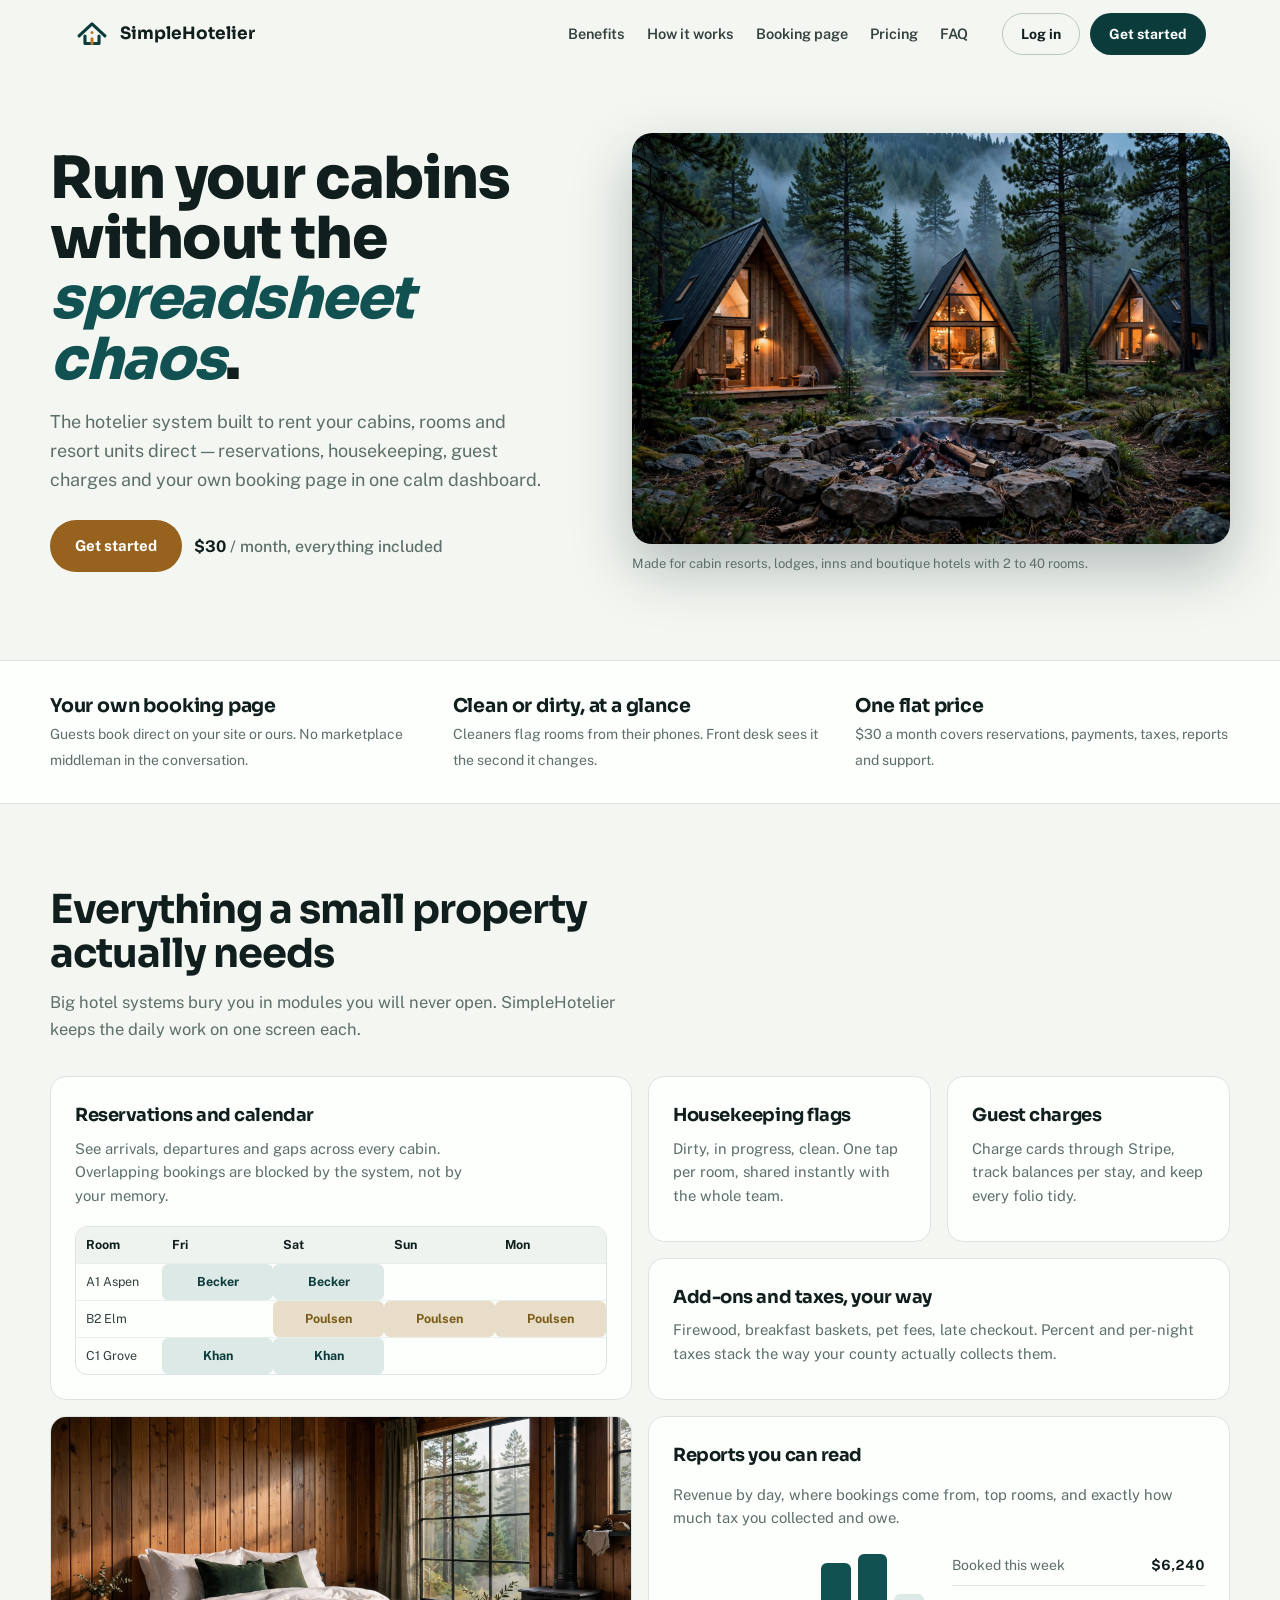
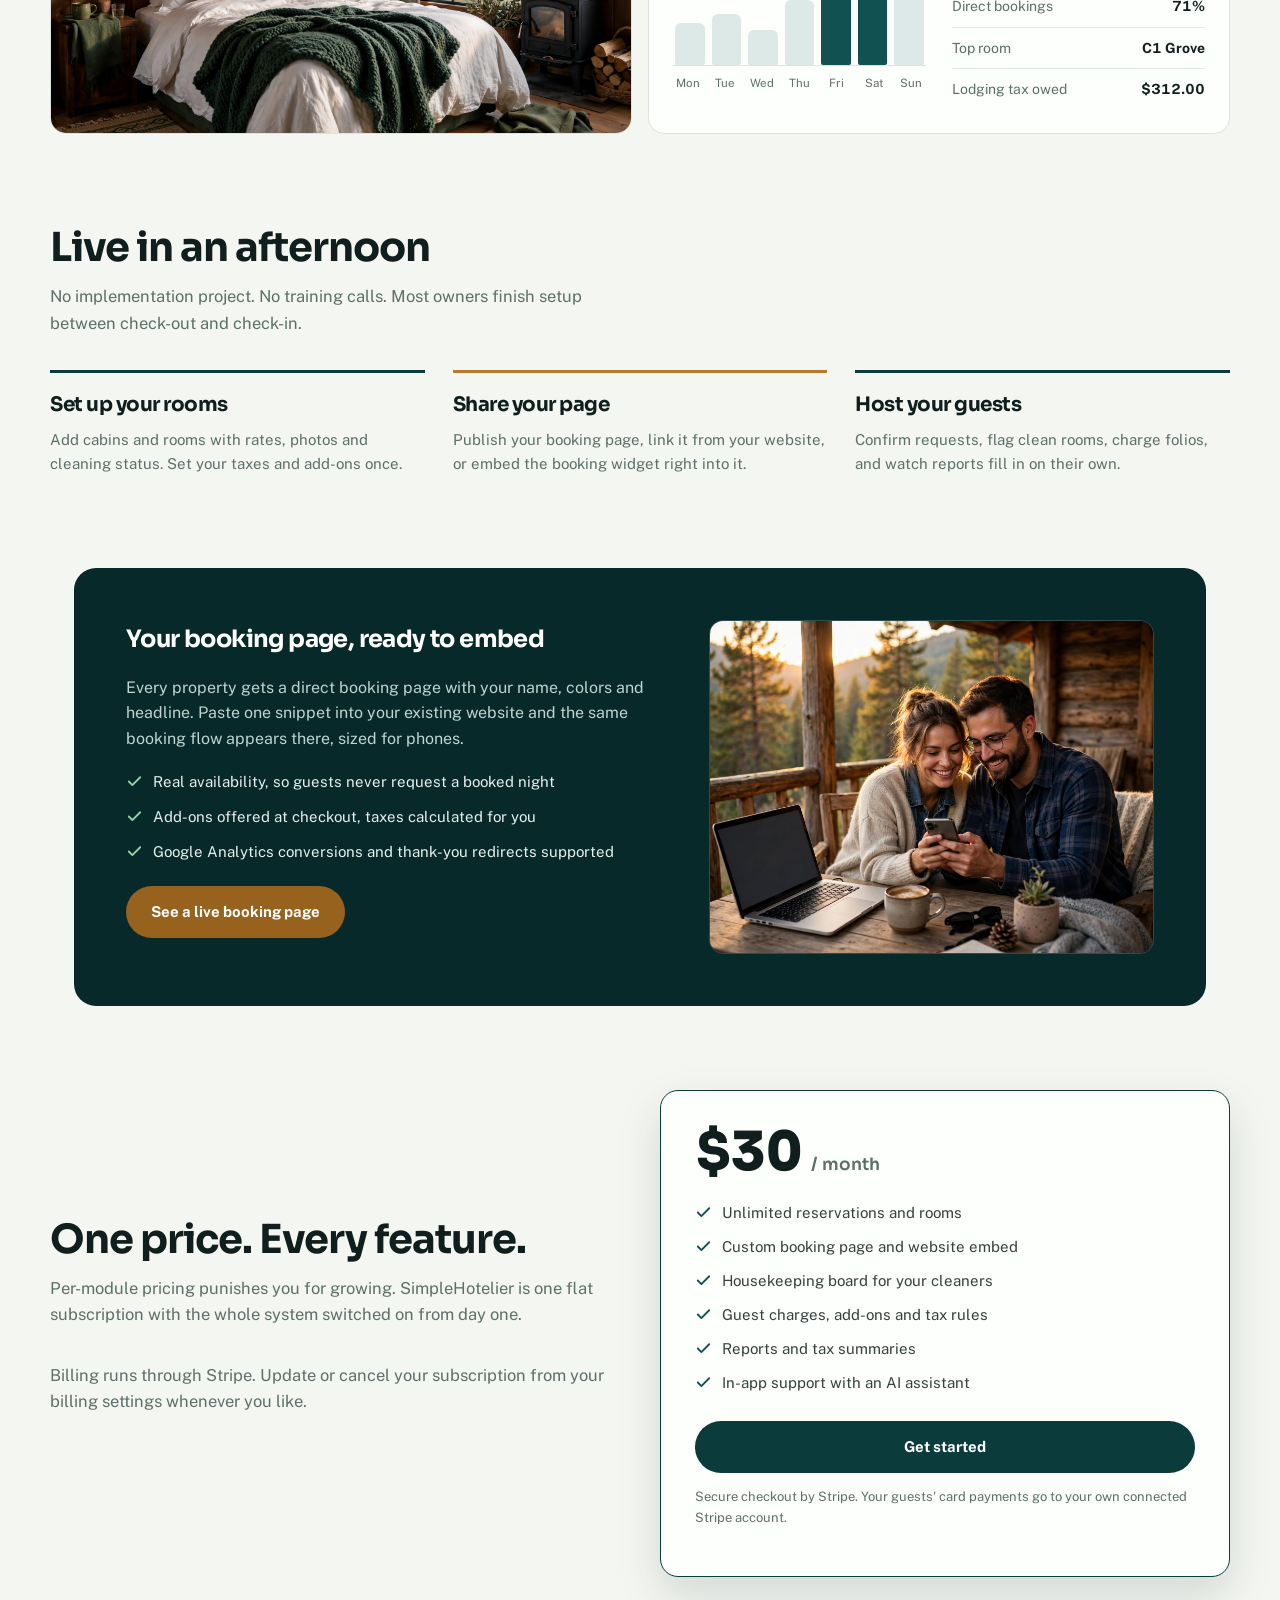
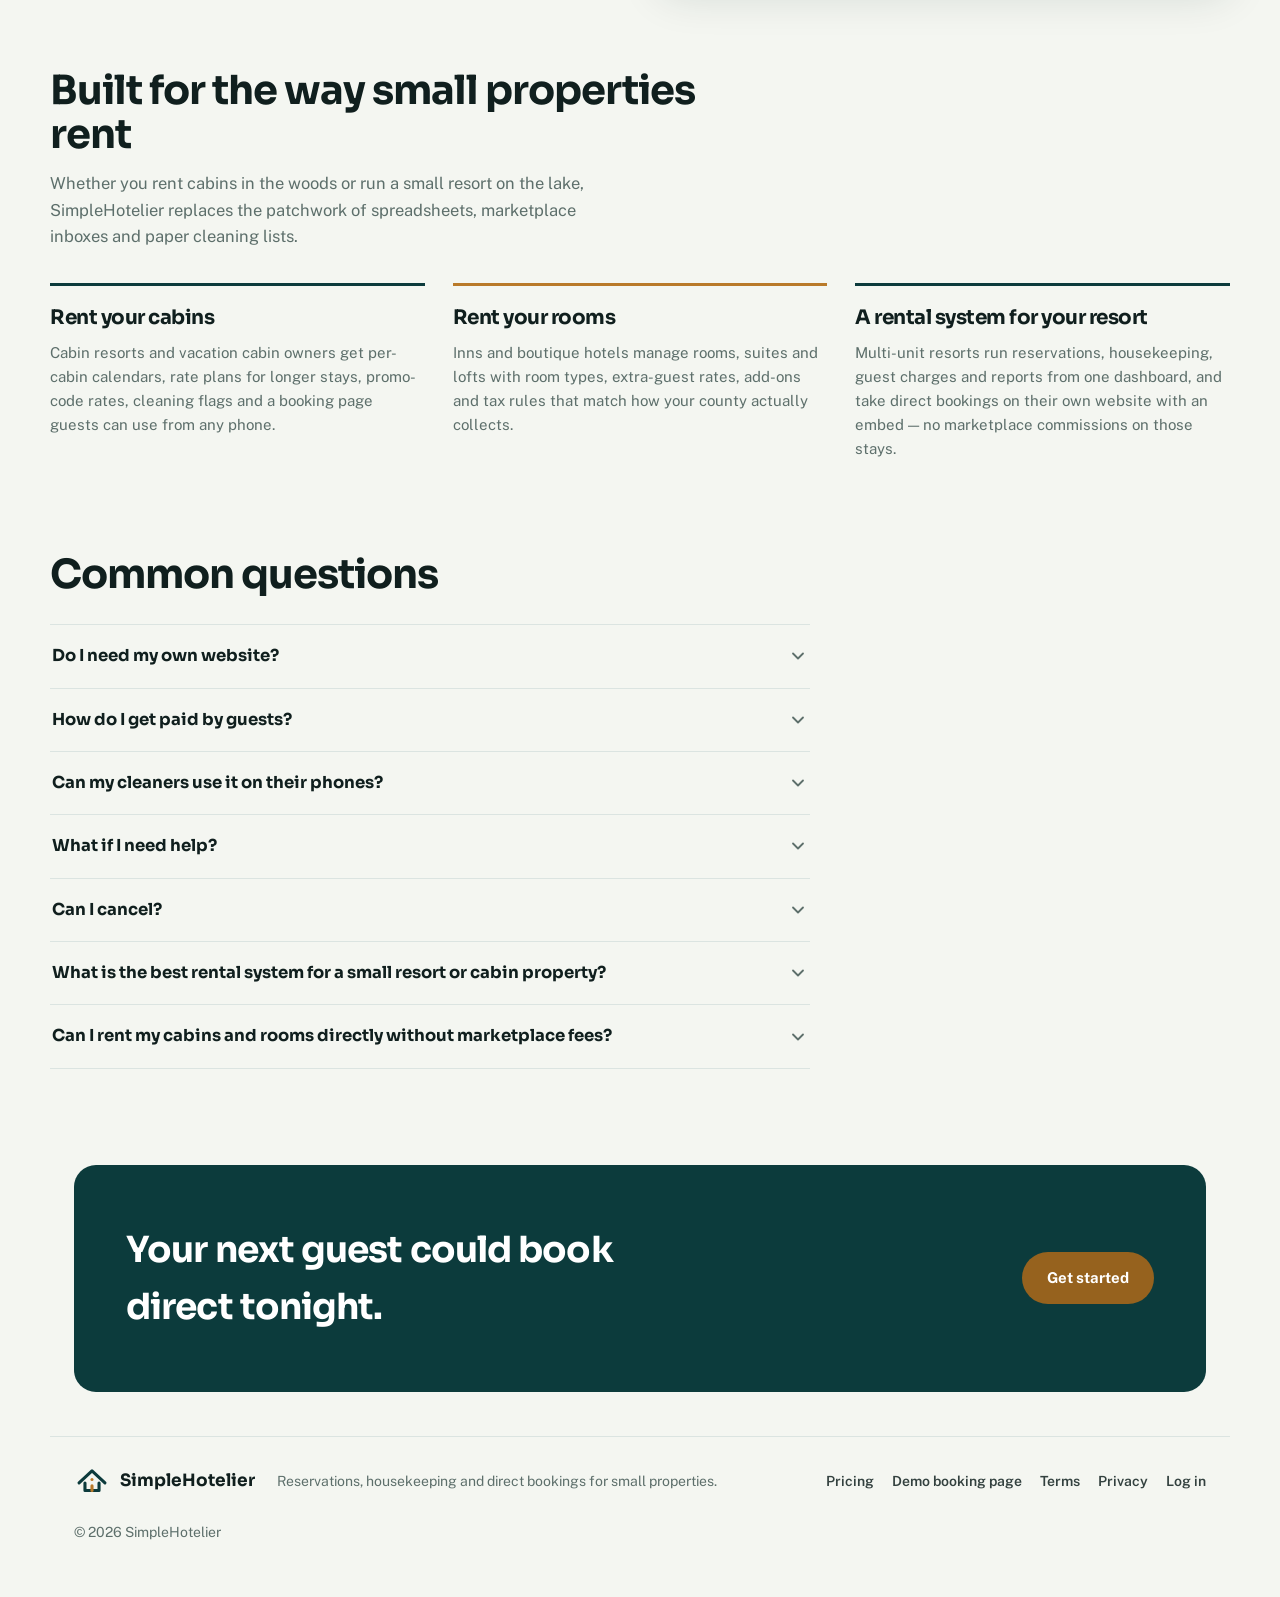
==== commit 531663dd: "Billing portal, Terms and Privacy, guest change emails, CSV dates - Settings → Plan and billing: "Ma" ====
--- a/index.html
+++ b/index.html
@@ -221,6 +221,8 @@
     <nav>
       <a href="#pricing">Pricing</a>
       <a href="book.html?property=pinecrest">Demo booking page</a>
+      <a href="terms.html">Terms</a>
+      <a href="privacy.html">Privacy</a>
       <a href="app.html#login">Log in</a>
     </nav>
     <span>© <span id="yr">2026</span> SimpleHotelier</span>
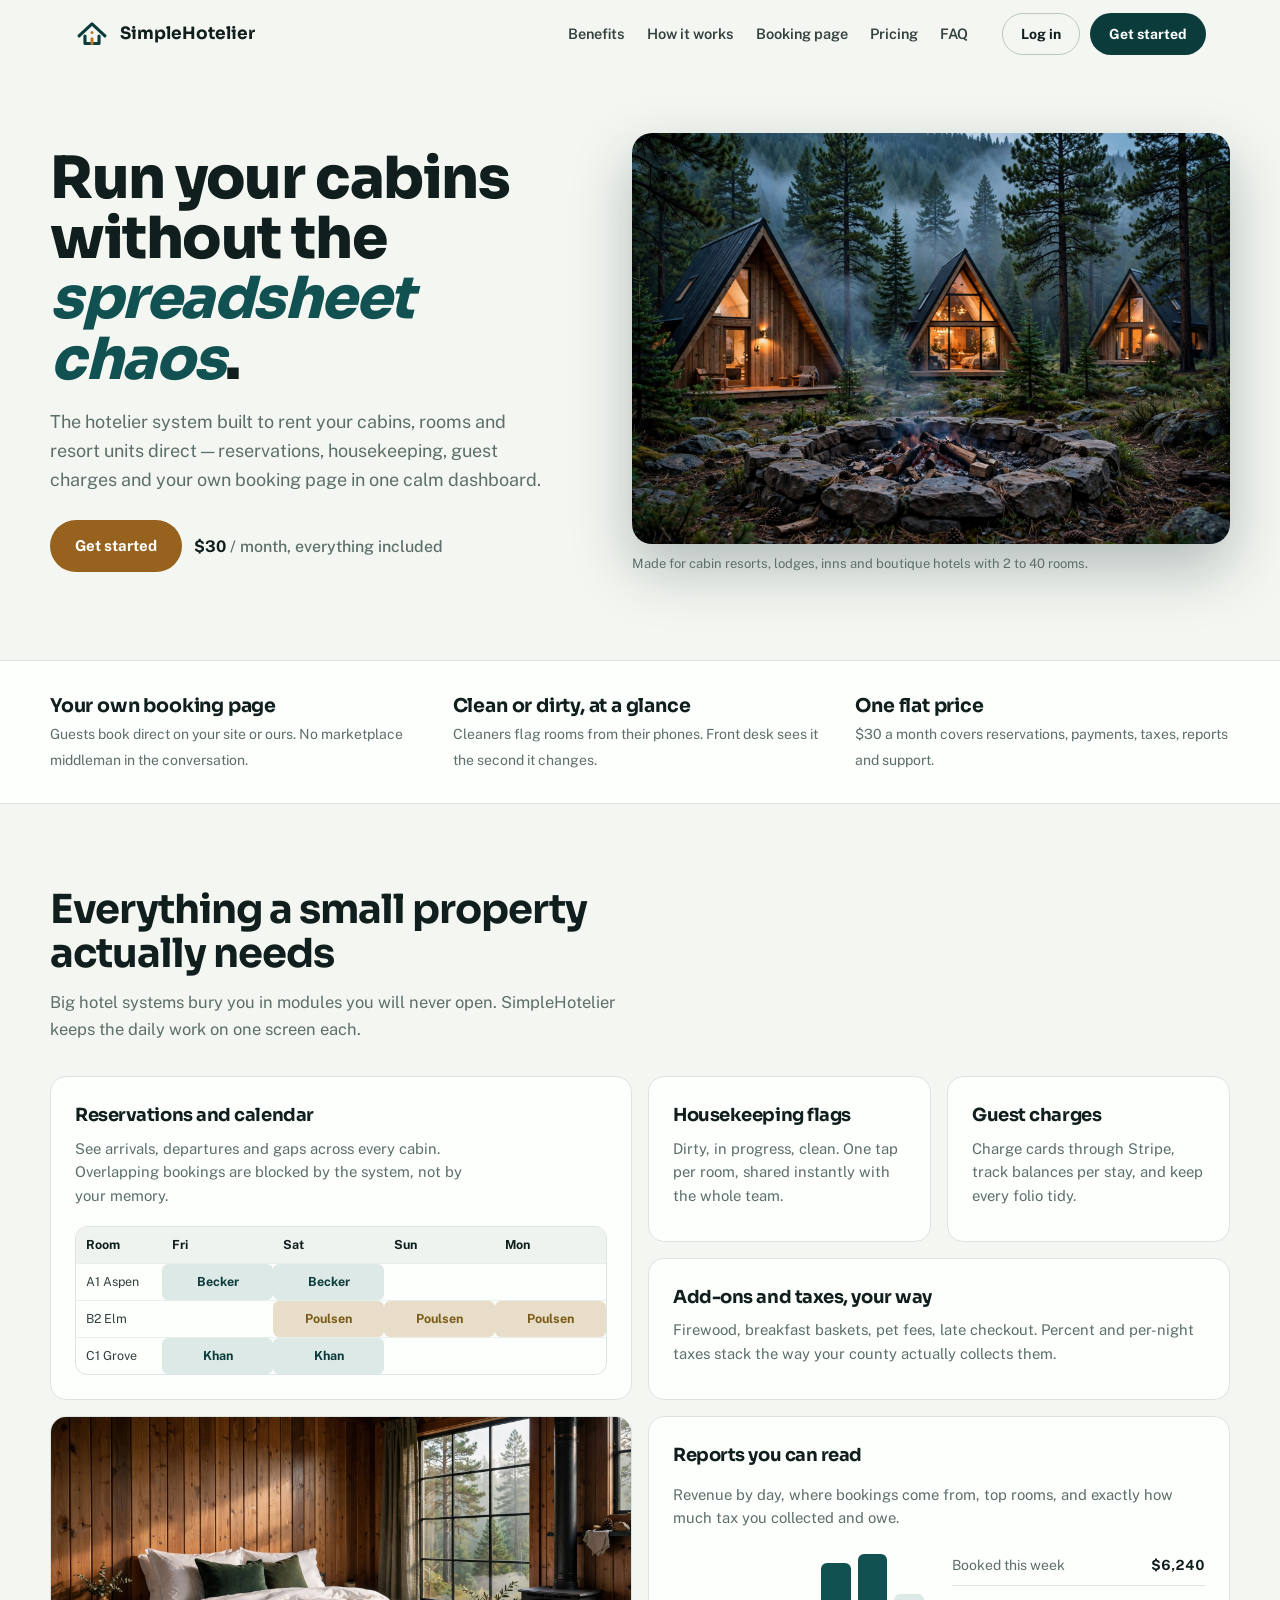
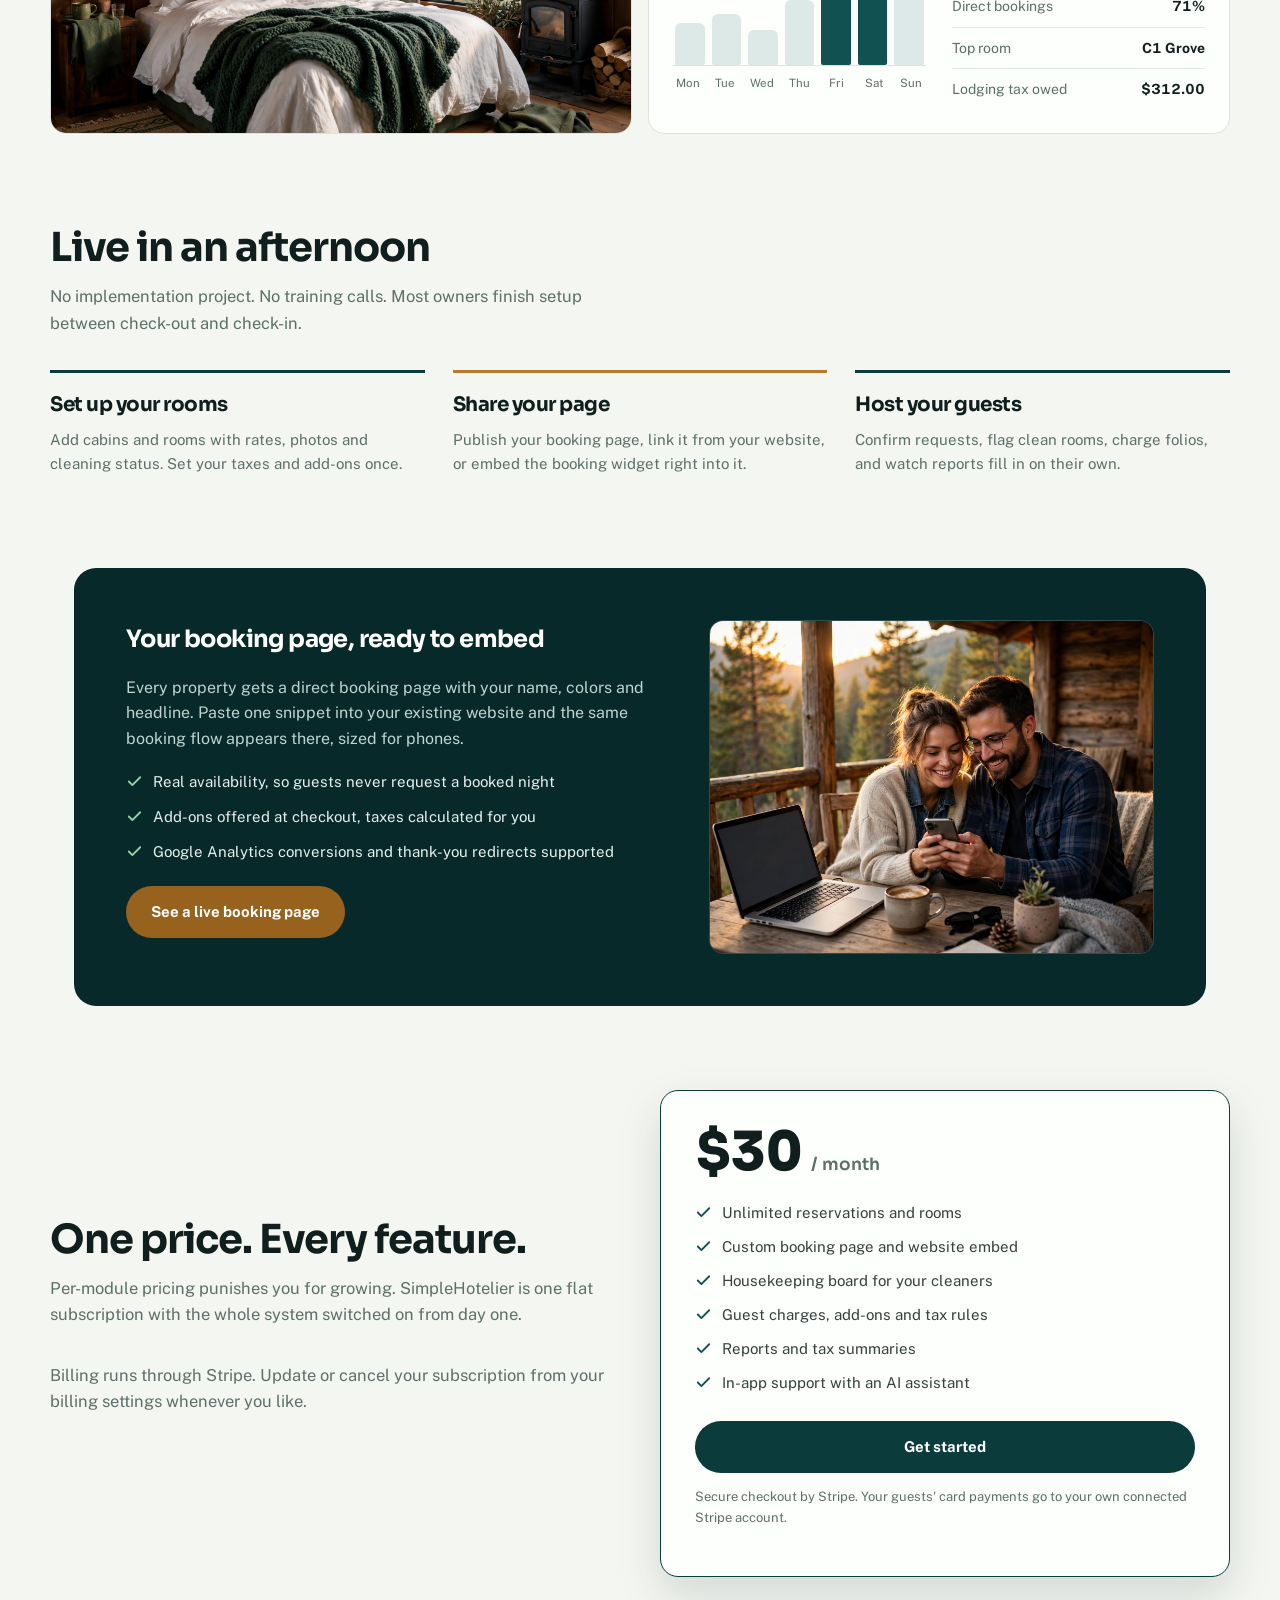
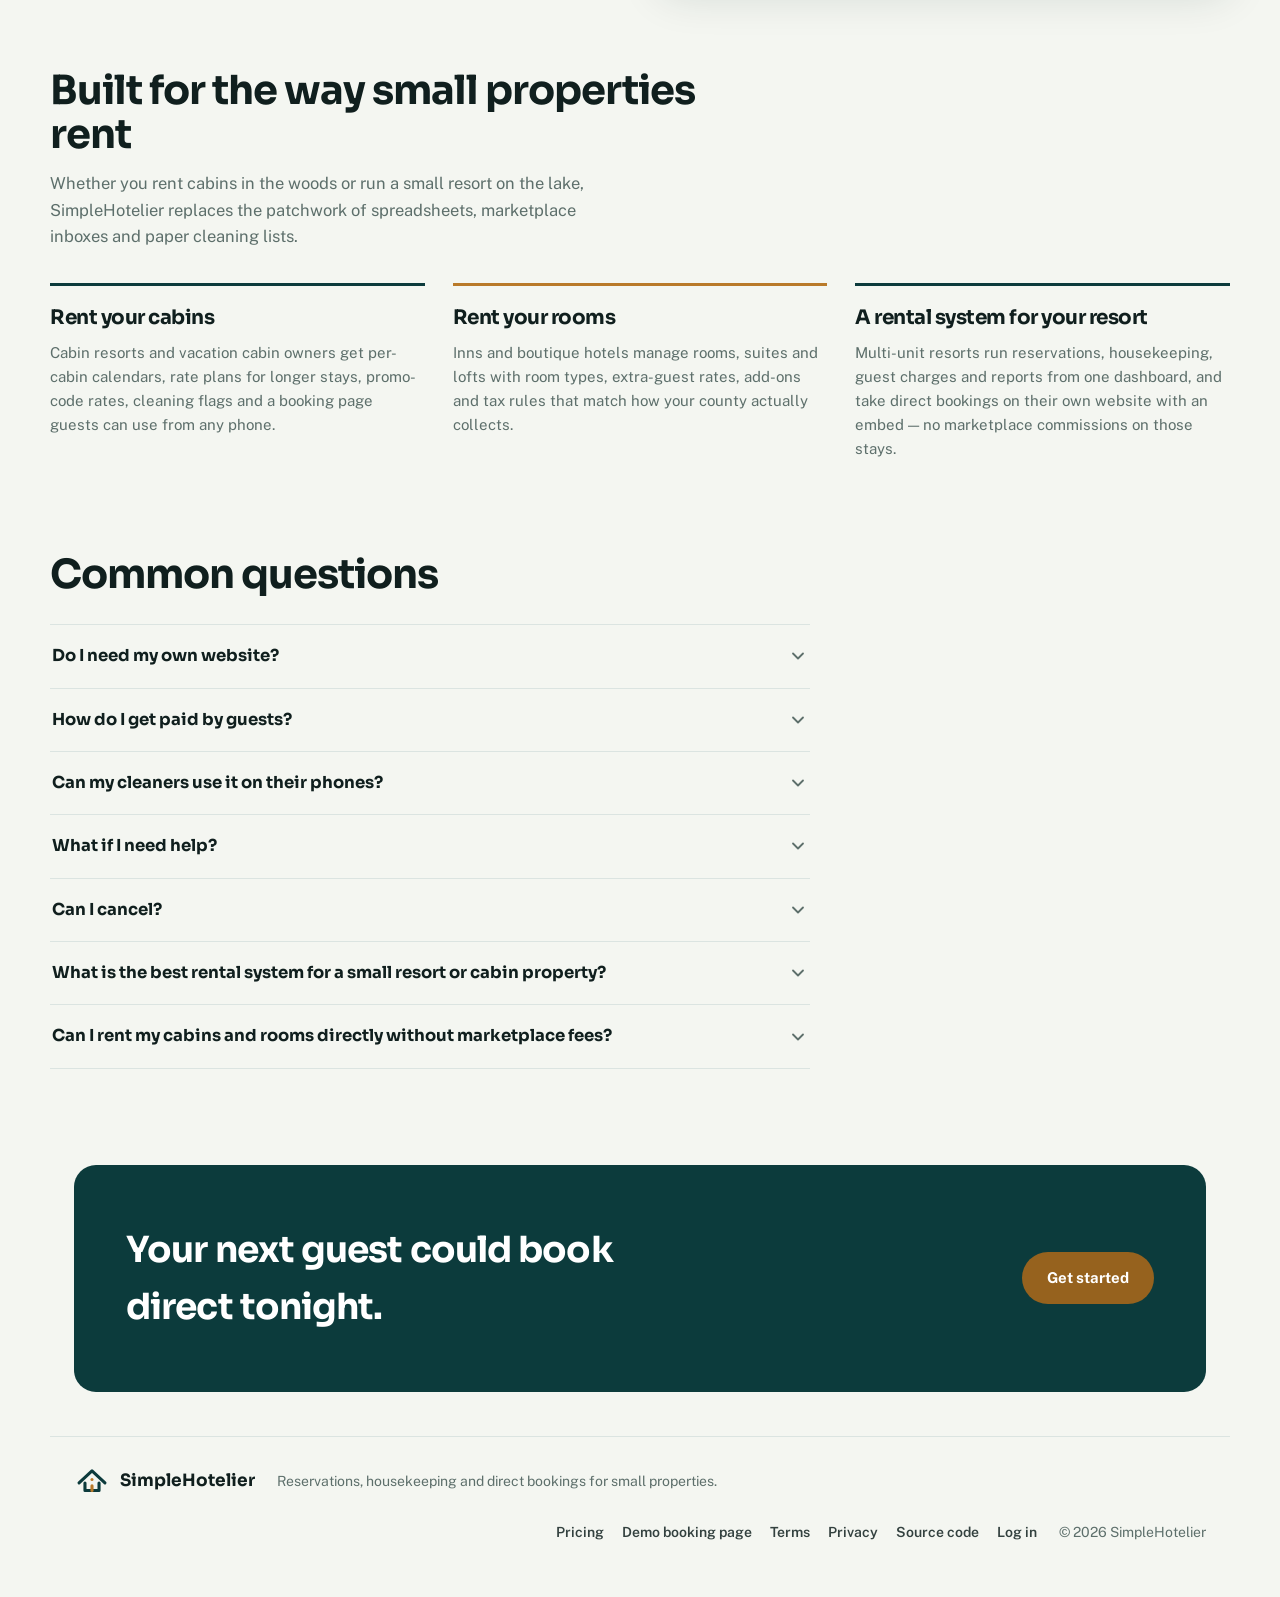
==== commit e81468ad: "Source code link on every page (AGPL section 13) site.config.json gains sourceUrl; scripts/site.mjs " ====
--- a/index.html
+++ b/index.html
@@ -9,6 +9,7 @@
 <meta name="robots" content="index, follow">
 <link rel="canonical" href="https://simplehotelier.com/">
 <meta name="theme-color" content="#0a2a2b">
+<script src="js/site.js"></script>
 <script src="js/subdomain-redirect.js"></script>
 <meta property="og:type" content="website">
 <meta property="og:site_name" content="SimpleHotelier">
@@ -223,6 +224,7 @@
       <a href="book.html?property=pinecrest">Demo booking page</a>
       <a href="terms.html">Terms</a>
       <a href="privacy.html">Privacy</a>
+      <a href="https://github.com/pocketmacro/simplehotelier" rel="noopener">Source code</a>
       <a href="app.html#login">Log in</a>
     </nav>
     <span>© <span id="yr">2026</span> SimpleHotelier</span>
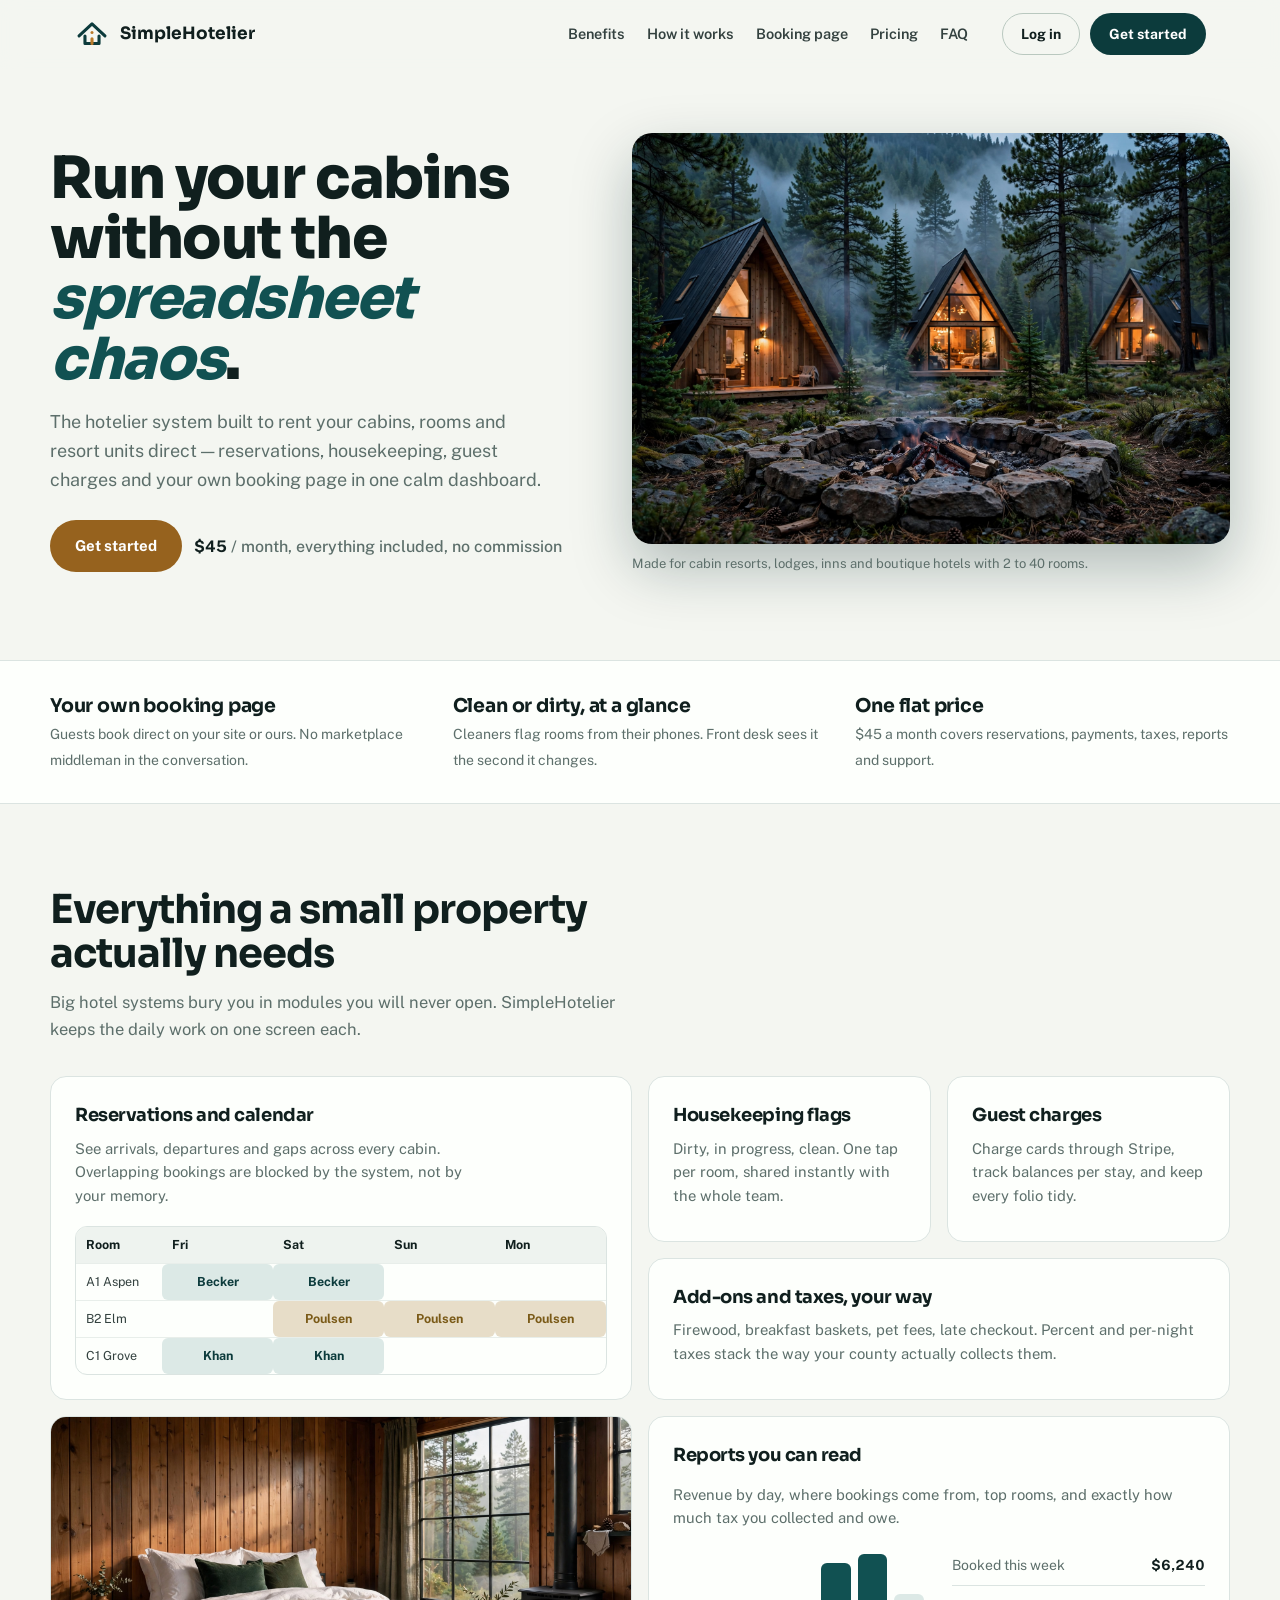
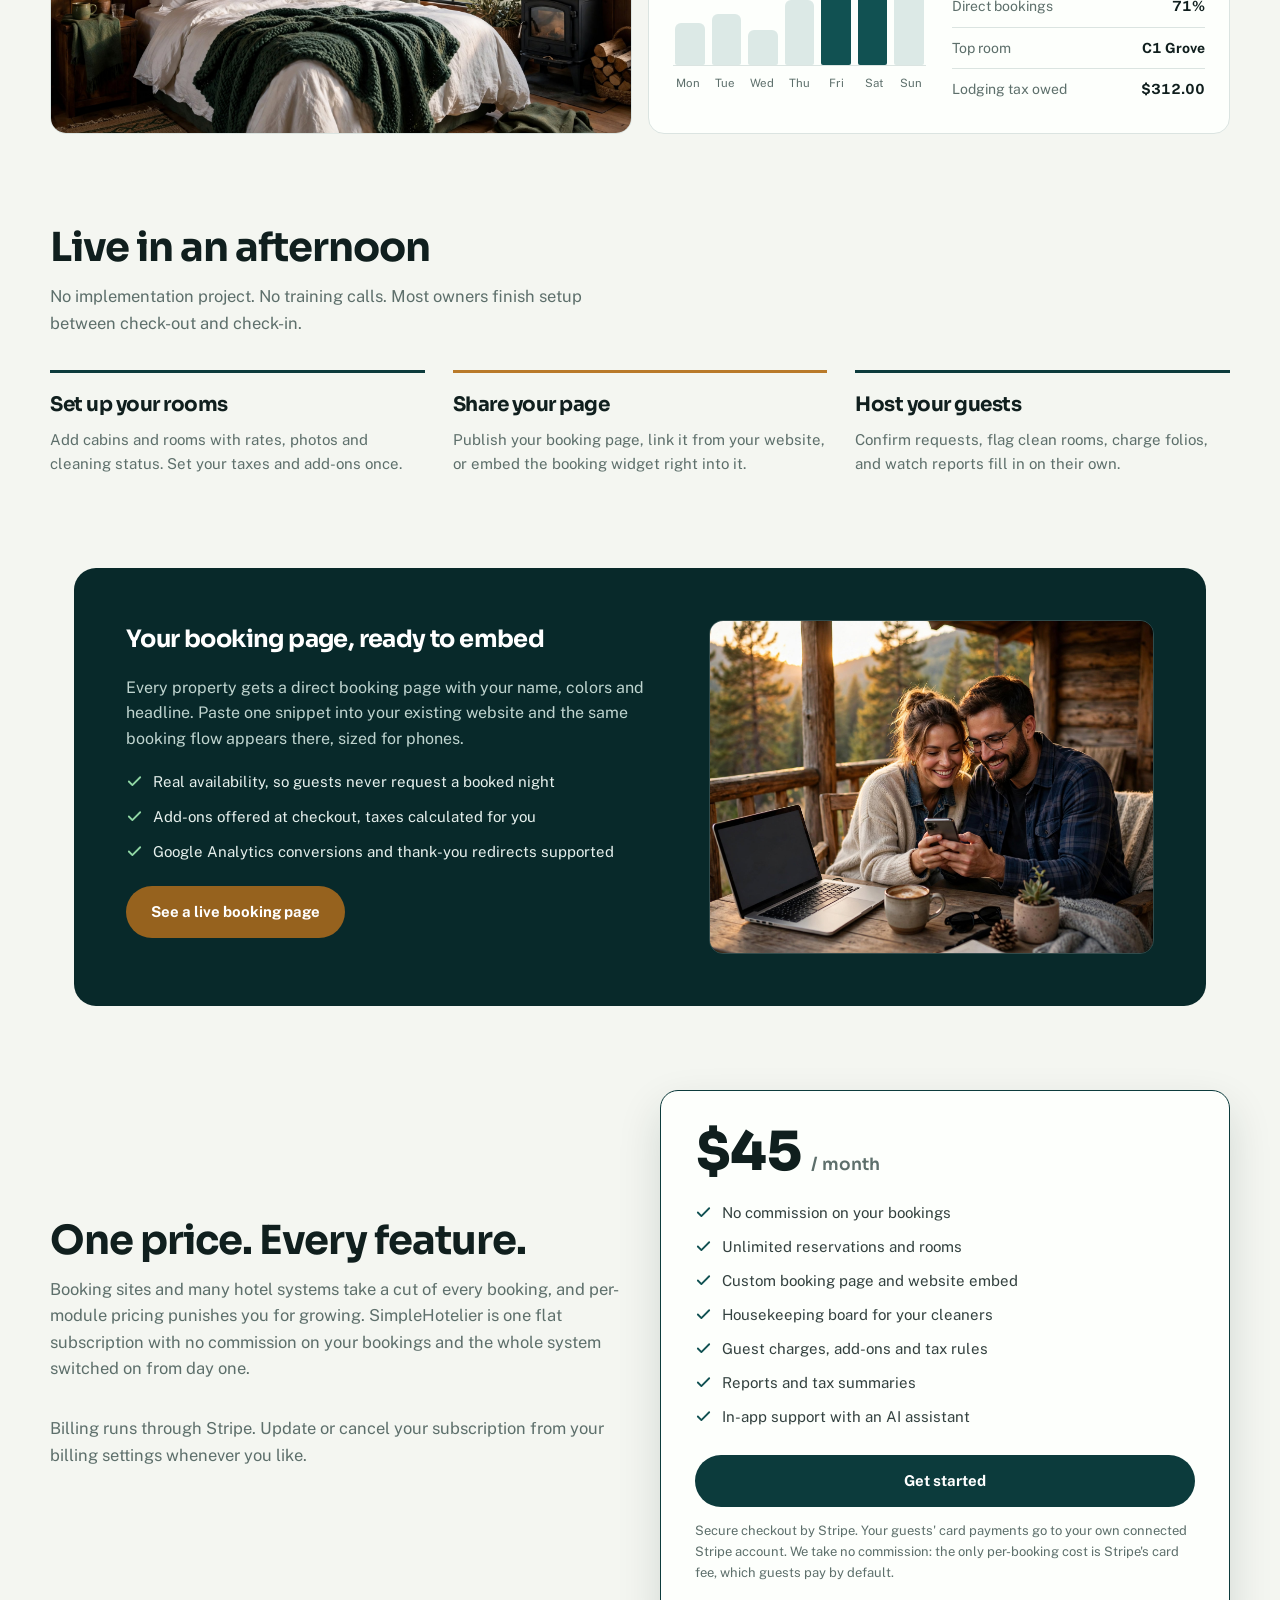
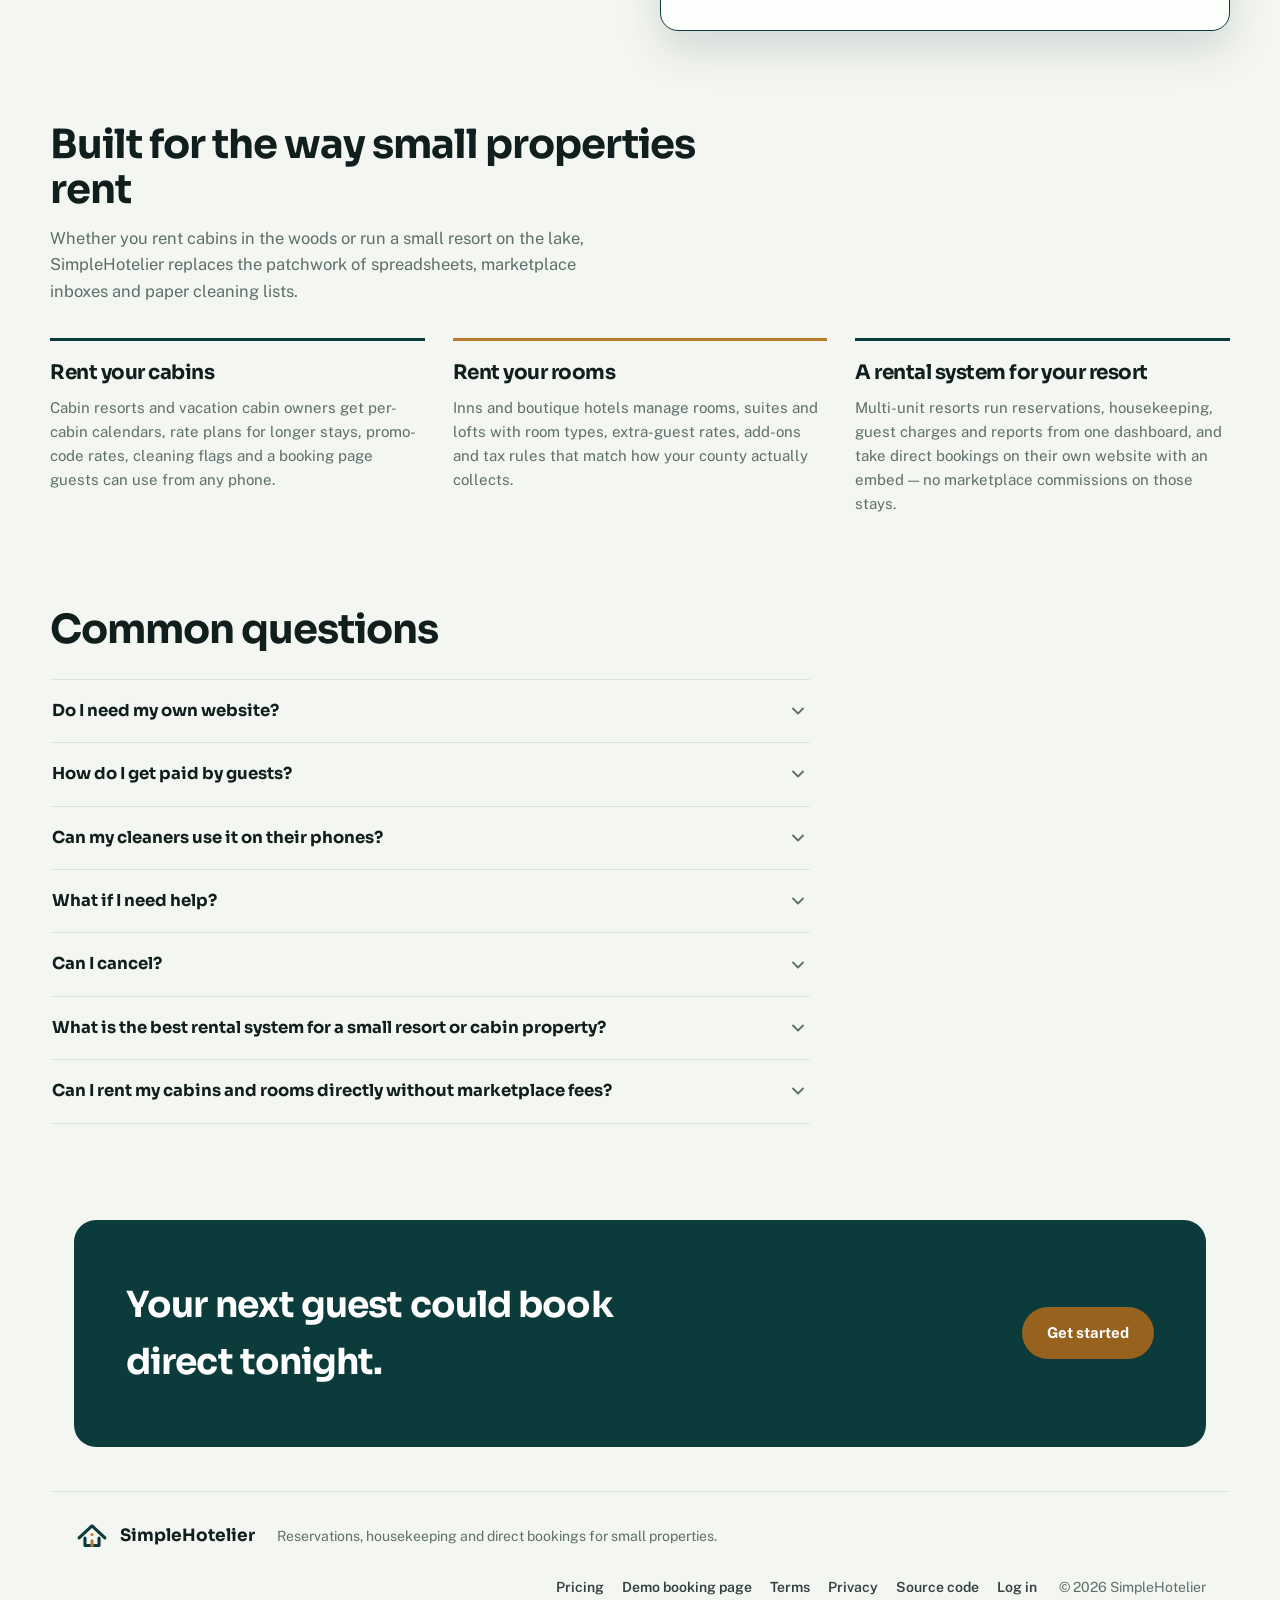
==== commit bdc4a20b: "Plan price: $45/month, no commission on bookings - site.config.json priceCents 4500, applied by scri" ====
--- a/index.html
+++ b/index.html
@@ -4,7 +4,7 @@
 <meta charset="utf-8">
 <meta name="viewport" content="width=device-width, initial-scale=1">
 <title>Hotelier System for Cabins, Resorts &amp; Small Hotels — Rent Your Cabins and Rooms Direct | SimpleHotelier</title>
-<meta name="description" content="SimpleHotelier is the hotel management and rental system built to rent your cabins, rent your rooms and run your resort without the spreadsheets: reservations, housekeeping, guest charges, add-ons, taxes, reports and your own direct booking page. $30/month after a 30-day free trial.">
+<meta name="description" content="SimpleHotelier is the hotel management and rental system built to rent your cabins, rent your rooms and run your resort without the spreadsheets: reservations, housekeeping, guest charges, add-ons, taxes, reports and your own direct booking page. $45/month after a 30-day free trial.">
 <meta name="keywords" content="hotelier system, hotel management software, cabin rental software, rent your cabins, rent your rooms, rental system for resorts, resort management system, booking system for cabins, boutique hotel software, inn management software, direct booking page, property management system for small hotels">
 <meta name="robots" content="index, follow">
 <link rel="canonical" href="https://simplehotelier.com/">
@@ -15,17 +15,17 @@
 <meta property="og:site_name" content="SimpleHotelier">
 <meta property="og:url" content="https://simplehotelier.com/">
 <meta property="og:title" content="SimpleHotelier — Rent Your Cabins, Rooms and Resort Units Direct">
-<meta property="og:description" content="The hotelier system for cabins, resorts, lodges and boutique hotels: reservations, clean/dirty housekeeping flags, guest charges, taxes, reports and your own booking page. $30/month, 30-day free trial.">
+<meta property="og:description" content="The hotelier system for cabins, resorts, lodges and boutique hotels: reservations, clean/dirty housekeeping flags, guest charges, taxes, reports and your own booking page. $45/month, 30-day free trial.">
 <meta property="og:image" content="https://simplehotelier.com/assets/hero-cabins.jpg">
 <meta name="twitter:card" content="summary_large_image">
 <meta name="twitter:title" content="SimpleHotelier — Hotelier System for Cabins, Resorts & Small Hotels">
-<meta name="twitter:description" content="Rent your cabins and rooms direct with reservations, housekeeping, guest charges and your own booking page. $30/month after a 30-day free trial.">
+<meta name="twitter:description" content="Rent your cabins and rooms direct with reservations, housekeeping, guest charges and your own booking page. $45/month after a 30-day free trial.">
 <meta name="twitter:image" content="https://simplehotelier.com/assets/hero-cabins.jpg">
 <script type="application/ld+json">
-{"@context":"https://schema.org","@type":"SoftwareApplication","name":"SimpleHotelier","applicationCategory":"BusinessApplication","operatingSystem":"Web","url":"https://simplehotelier.com/","description":"Hotel management and rental system for cabins, resorts, lodges, inns and boutique hotels. Reservations, housekeeping, guest charges, add-ons, taxes, reports and a direct booking page.","offers":{"@type":"Offer","price":"30","priceCurrency":"USD","description":"$30 per month after a 30-day free trial"},"provider":{"@type":"Organization","name":"SimpleHotelier","url":"https://simplehotelier.com/"}}
+{"@context":"https://schema.org","@type":"SoftwareApplication","name":"SimpleHotelier","applicationCategory":"BusinessApplication","operatingSystem":"Web","url":"https://simplehotelier.com/","description":"Hotel management and rental system for cabins, resorts, lodges, inns and boutique hotels. Reservations, housekeeping, guest charges, add-ons, taxes, reports and a direct booking page.","offers":{"@type":"Offer","price":"45","priceCurrency":"USD","description":"$45 per month after a 30-day free trial"},"provider":{"@type":"Organization","name":"SimpleHotelier","url":"https://simplehotelier.com/"}}
 </script>
 <script type="application/ld+json">
-{"@context":"https://schema.org","@type":"FAQPage","mainEntity":[{"@type":"Question","name":"What is the best rental system for a small resort or cabin property?","acceptedAnswer":{"@type":"Answer","text":"SimpleHotelier is a hotelier system built specifically for small properties — cabins, resorts, lodges and boutique hotels with 2 to 40 rooms. It combines reservations, housekeeping, guest charges, taxes and a direct booking page for $30 per month."}},{"@type":"Question","name":"Can I rent my cabins and rooms directly without marketplace fees?","acceptedAnswer":{"@type":"Answer","text":"Yes. Every property gets its own booking page and a website embed, so guests book direct and pay through your own Stripe account. SimpleHotelier never holds your guest money."}},{"@type":"Question","name":"Do I need my own website?","acceptedAnswer":{"@type":"Answer","text":"No. Your booking page lives on its own address and you can share the link anywhere. If you do have a website, the embed snippet drops the same booking flow into it."}},{"@type":"Question","name":"How do I get paid by guests?","acceptedAnswer":{"@type":"Answer","text":"You connect your own Stripe account during setup. Guest payments settle to you, and SimpleHotelier never holds your money."}},{"@type":"Question","name":"Can my cleaners use it on their phones?","acceptedAnswer":{"@type":"Answer","text":"Yes. The housekeeping board is built for phones. Cleaners see only the rooms they need and flag them clean as they finish."}},{"@type":"Question","name":"Can I cancel?","acceptedAnswer":{"@type":"Answer","text":"Any time, from billing settings. Your data stays readable until the end of the paid month."}}]}
+{"@context":"https://schema.org","@type":"FAQPage","mainEntity":[{"@type":"Question","name":"What is the best rental system for a small resort or cabin property?","acceptedAnswer":{"@type":"Answer","text":"SimpleHotelier is a hotelier system built specifically for small properties — cabins, resorts, lodges and boutique hotels with 2 to 40 rooms. It combines reservations, housekeeping, guest charges, taxes and a direct booking page for $45 per month."}},{"@type":"Question","name":"Can I rent my cabins and rooms directly without marketplace fees?","acceptedAnswer":{"@type":"Answer","text":"Yes. Every property gets its own booking page and a website embed, so guests book direct and pay through your own Stripe account. SimpleHotelier never holds your guest money."}},{"@type":"Question","name":"Do I need my own website?","acceptedAnswer":{"@type":"Answer","text":"No. Your booking page lives on its own address and you can share the link anywhere. If you do have a website, the embed snippet drops the same booking flow into it."}},{"@type":"Question","name":"How do I get paid by guests?","acceptedAnswer":{"@type":"Answer","text":"You connect your own Stripe account during setup. Guest payments settle to you, and SimpleHotelier never holds your money."}},{"@type":"Question","name":"Can my cleaners use it on their phones?","acceptedAnswer":{"@type":"Answer","text":"Yes. The housekeeping board is built for phones. Cleaners see only the rooms they need and flag them clean as they finish."}},{"@type":"Question","name":"Can I cancel?","acceptedAnswer":{"@type":"Answer","text":"Any time, from billing settings. Your data stays readable until the end of the paid month."}}]}
 </script>
 <link rel="preconnect" href="https://fonts.googleapis.com">
 <link rel="preconnect" href="https://fonts.gstatic.com" crossorigin>
@@ -63,7 +63,7 @@
         <p class="sub">The hotelier system built to rent your cabins, rooms and resort units direct — reservations, housekeeping, guest charges and your own booking page in one calm dashboard.</p>
         <div class="hero-ctas">
           <a class="btn btn-brass" href="app.html#signup">Get started</a>
-          <span class="hero-price">$30 <span>/ month, everything included</span></span>
+          <span class="hero-price">$45 <span>/ month, everything included, no commission</span></span>
         </div>
       </div>
       <div class="rv">
@@ -78,7 +78,7 @@
     <div class="wrap strip-in">
       <div class="rv"><b>Your own booking page</b><span>Guests book direct on your site or ours. No marketplace middleman in the conversation.</span></div>
       <div class="rv"><b>Clean or dirty, at a glance</b><span>Cleaners flag rooms from their phones. Front desk sees it the second it changes.</span></div>
-      <div class="rv"><b>One flat price</b><span>$30 a month covers reservations, payments, taxes, reports and support.</span></div>
+      <div class="rv"><b>One flat price</b><span>$45 a month covers reservations, payments, taxes, reports and support.</span></div>
     </div>
   </div>
 
@@ -162,12 +162,13 @@
     <div class="price-wrap">
       <div class="rv">
         <h2>One price. Every feature.</h2>
-        <p class="lede">Per-module pricing punishes you for growing. SimpleHotelier is one flat subscription with the whole system switched on from day one.</p>
+        <p class="lede">Booking sites and many hotel systems take a cut of every booking, and per-module pricing punishes you for growing. SimpleHotelier is one flat subscription with no commission on your bookings and the whole system switched on from day one.</p>
         <p class="lede" style="margin-top:0">Billing runs through Stripe. Update or cancel your subscription from your billing settings whenever you like.</p>
       </div>
       <div class="price-card rv">
-        <div class="amt">$30 <span>/ month</span></div>
+        <div class="amt">$45 <span>/ month</span></div>
         <ul>
+          <li>No commission on your bookings</li>
           <li>Unlimited reservations and rooms</li>
           <li>Custom booking page and website embed</li>
           <li>Housekeeping board for your cleaners</li>
@@ -176,7 +177,7 @@
           <li>In-app support with an AI assistant</li>
         </ul>
         <a class="btn btn-main" href="app.html#signup" style="width:100%">Get started</a>
-        <p class="price-note">Secure checkout by Stripe. Your guests' card payments go to your own connected Stripe account.</p>
+        <p class="price-note">Secure checkout by Stripe. Your guests' card payments go to your own connected Stripe account. We take no commission: the only per-booking cost is Stripe's card fee, which guests pay by default.</p>
       </div>
     </div>
   </section>
@@ -201,7 +202,7 @@
       <details><summary>Can my cleaners use it on their phones?</summary><p>Yes. The housekeeping board is built for phones. Cleaners see only the rooms they need and flag them clean as they finish.</p></details>
       <details><summary>What if I need help?</summary><p>Open Support inside the app. The AI assistant answers how-to questions instantly, and anything it cannot solve becomes a support case our team can see and reply to.</p></details>
       <details><summary>Can I cancel?</summary><p>Any time, from billing settings. Your data stays readable until the end of the paid month.</p></details>
-      <details><summary>What is the best rental system for a small resort or cabin property?</summary><p>One built for small properties instead of shrunk down from a big-hotel system. SimpleHotelier covers reservations, housekeeping, guest charges, taxes and direct bookings for cabins, resorts, lodges and boutique hotels at one flat $30 per month.</p></details>
+      <details><summary>What is the best rental system for a small resort or cabin property?</summary><p>One built for small properties instead of shrunk down from a big-hotel system. SimpleHotelier covers reservations, housekeeping, guest charges, taxes and direct bookings for cabins, resorts, lodges and boutique hotels at one flat $45 per month.</p></details>
       <details><summary>Can I rent my cabins and rooms directly without marketplace fees?</summary><p>Yes. Your booking page and website embed take direct bookings, and guests pay through your own Stripe account. Marketplace stays can still be managed alongside in the same calendar.</p></details>
     </div>
   </section>
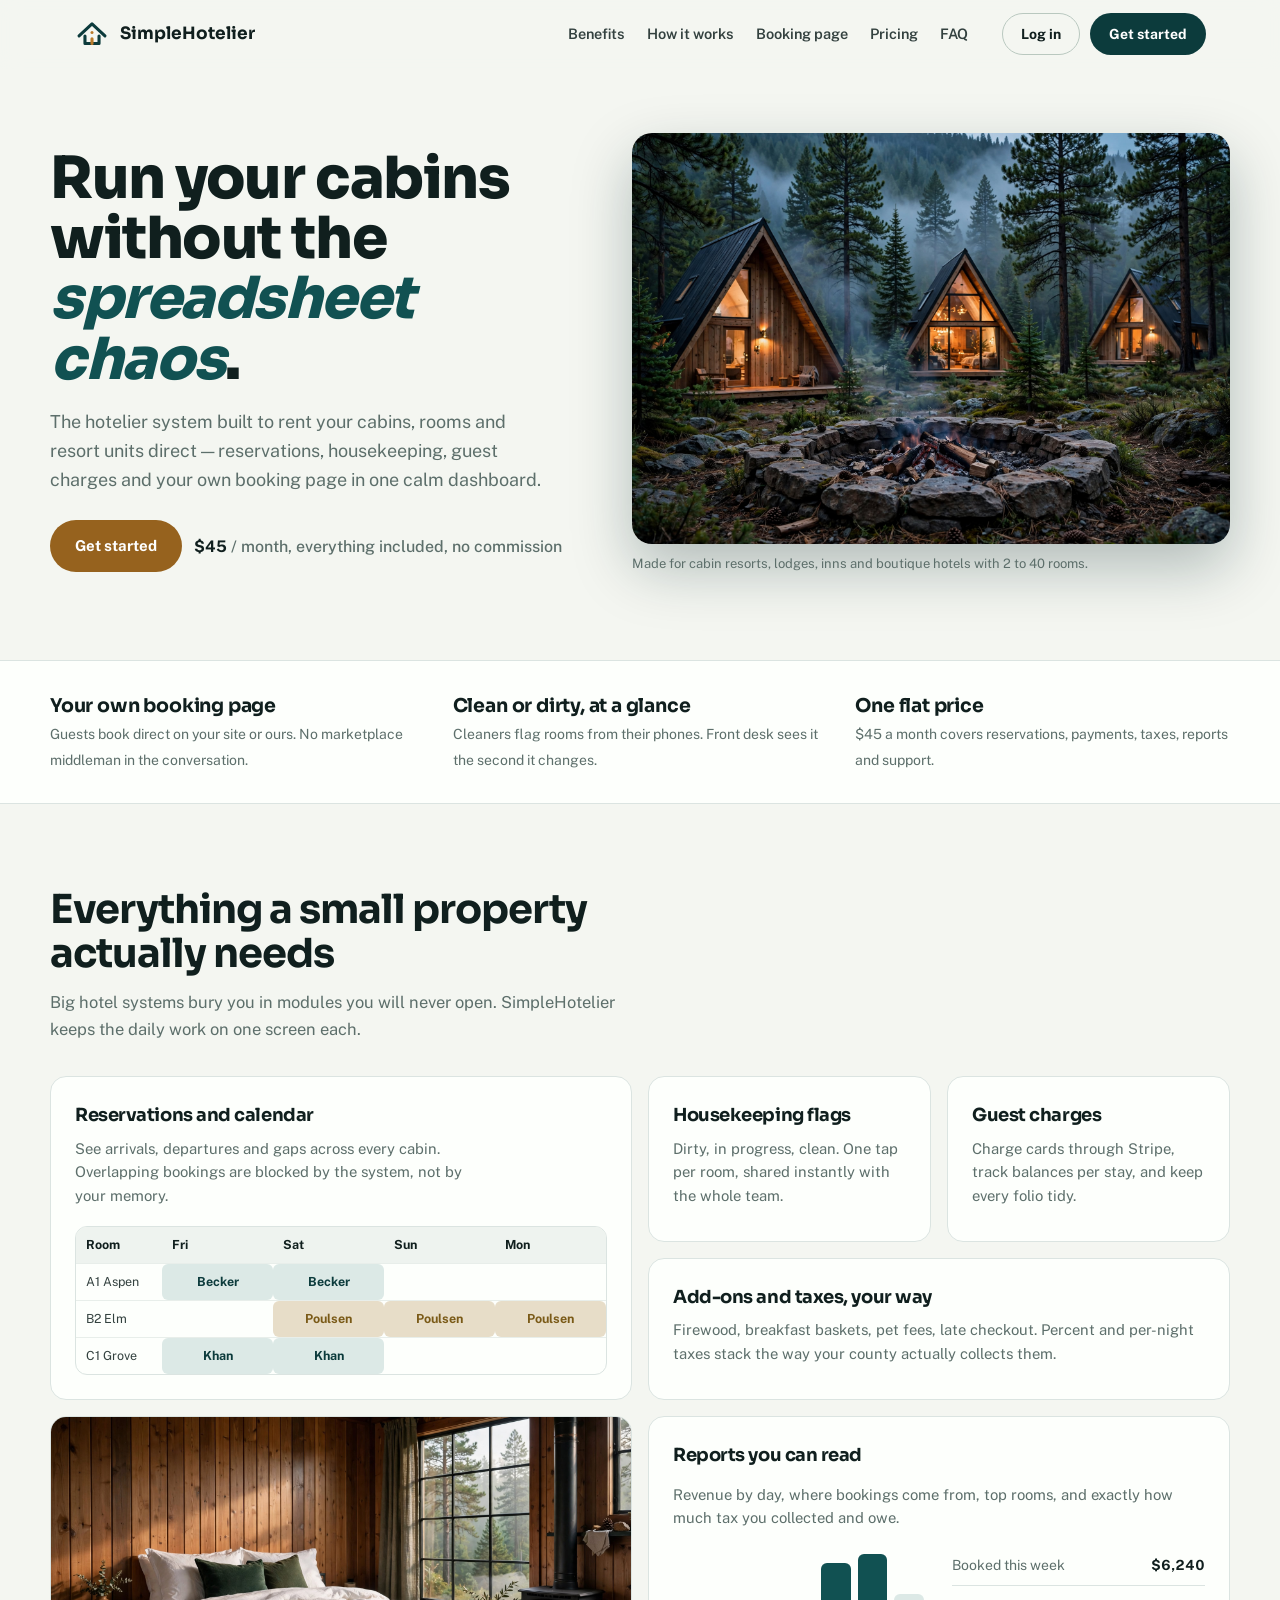
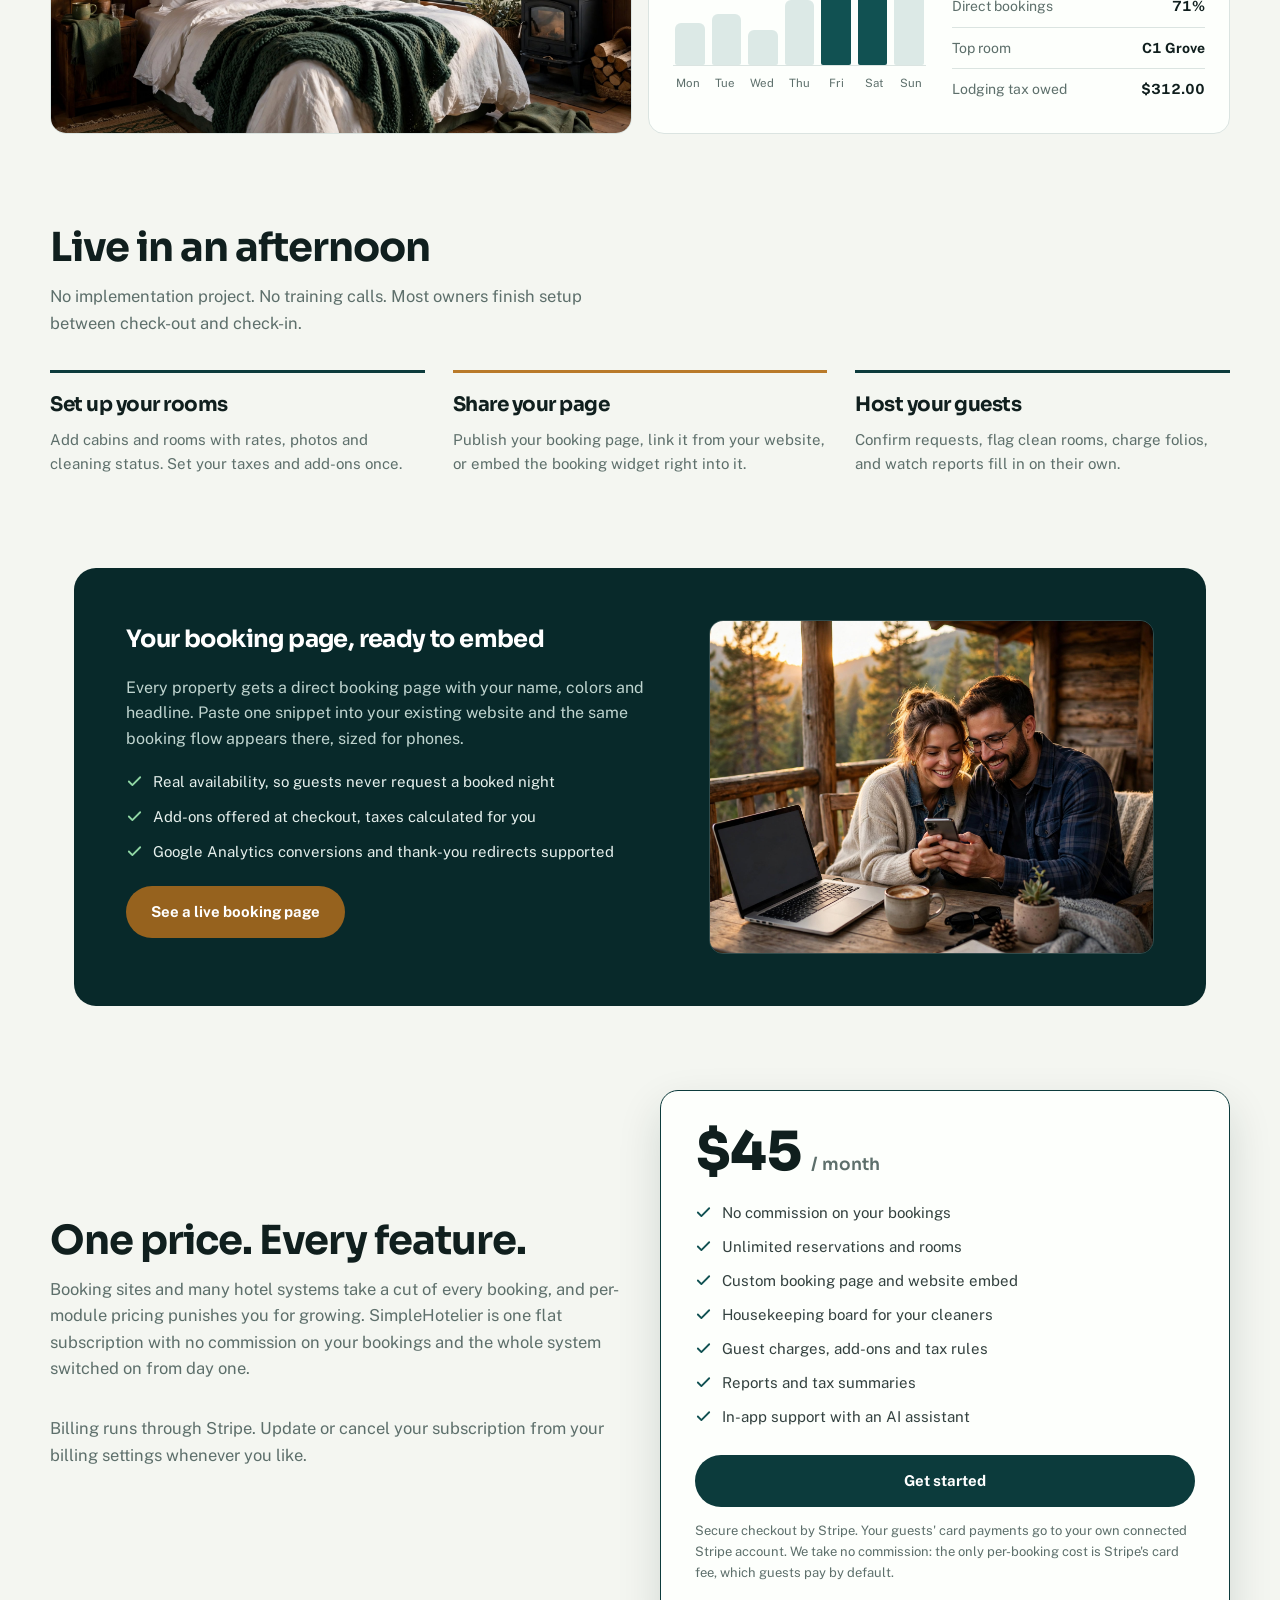
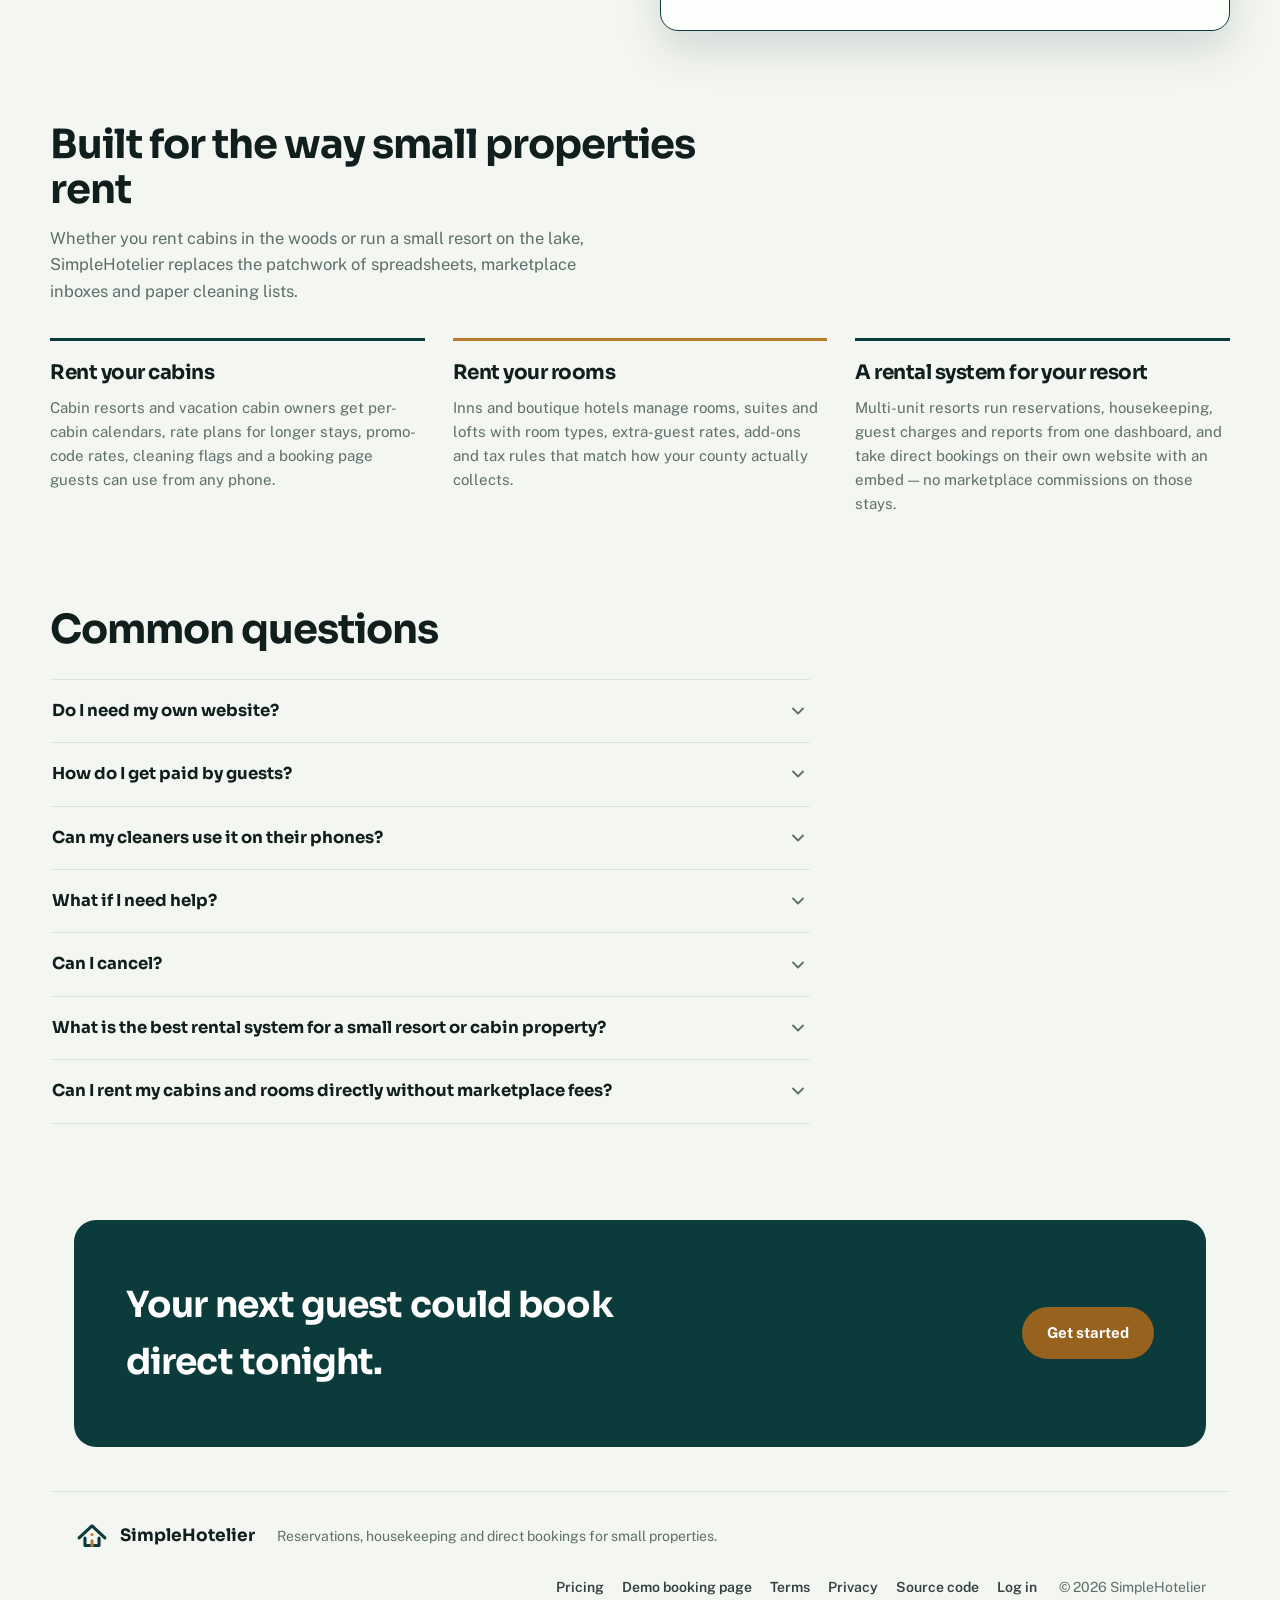
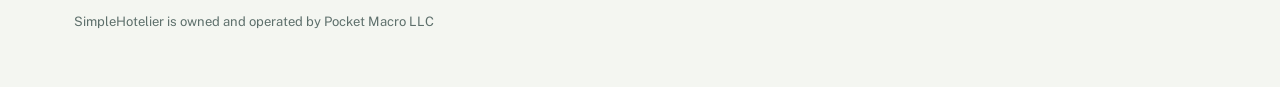
==== commit 68b5057a: "Footer names the operator: owned and operated by Pocket Macro LLC New optional site.config.json sett" ====
--- a/index.html
+++ b/index.html
@@ -229,6 +229,7 @@
       <a href="app.html#login">Log in</a>
     </nav>
     <span>© <span id="yr">2026</span> SimpleHotelier</span>
+    <p class="foot-operator" data-site="operator">SimpleHotelier is owned and operated by Pocket Macro LLC</p>
   </div>
 </footer>
 
--- a/css/landing.css
+++ b/css/landing.css
@@ -149,6 +149,7 @@
 .foot-in { display: flex; gap: 22px; flex-wrap: wrap; align-items: center; border-top: 1px solid var(--line); padding-top: 26px; }
 .foot-in nav { display: flex; gap: 18px; margin-left: auto; }
 .foot-in a { color: var(--ink-2); text-decoration: none; font-weight: 600; }
+.foot-operator { flex-basis: 100%; margin: -8px 0 0; font-size: 13px; }
 
 /* Reveal (IntersectionObserver in js/landing.js) */
 .rv-on .rv { opacity: 0; transform: translateY(18px); transition: opacity .6s cubic-bezier(.2, .7, .2, 1), transform .6s cubic-bezier(.2, .7, .2, 1); }
